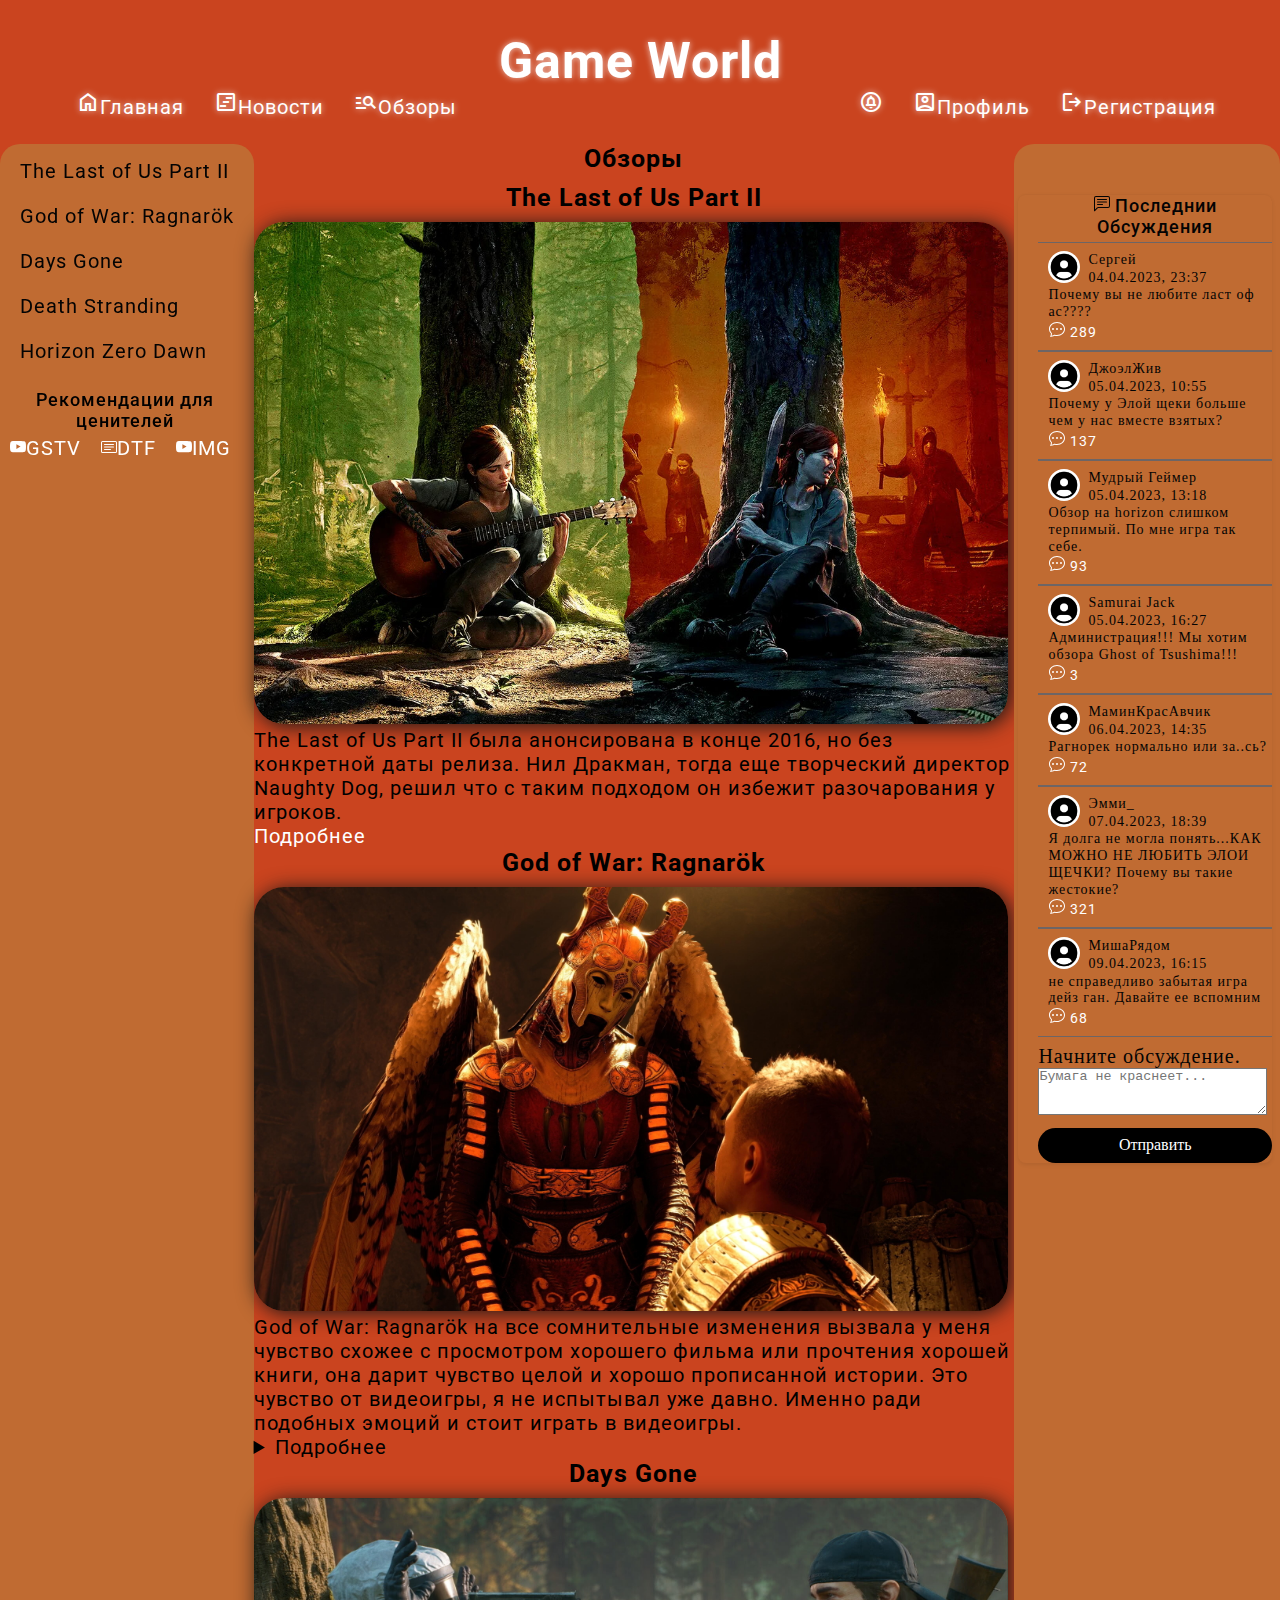
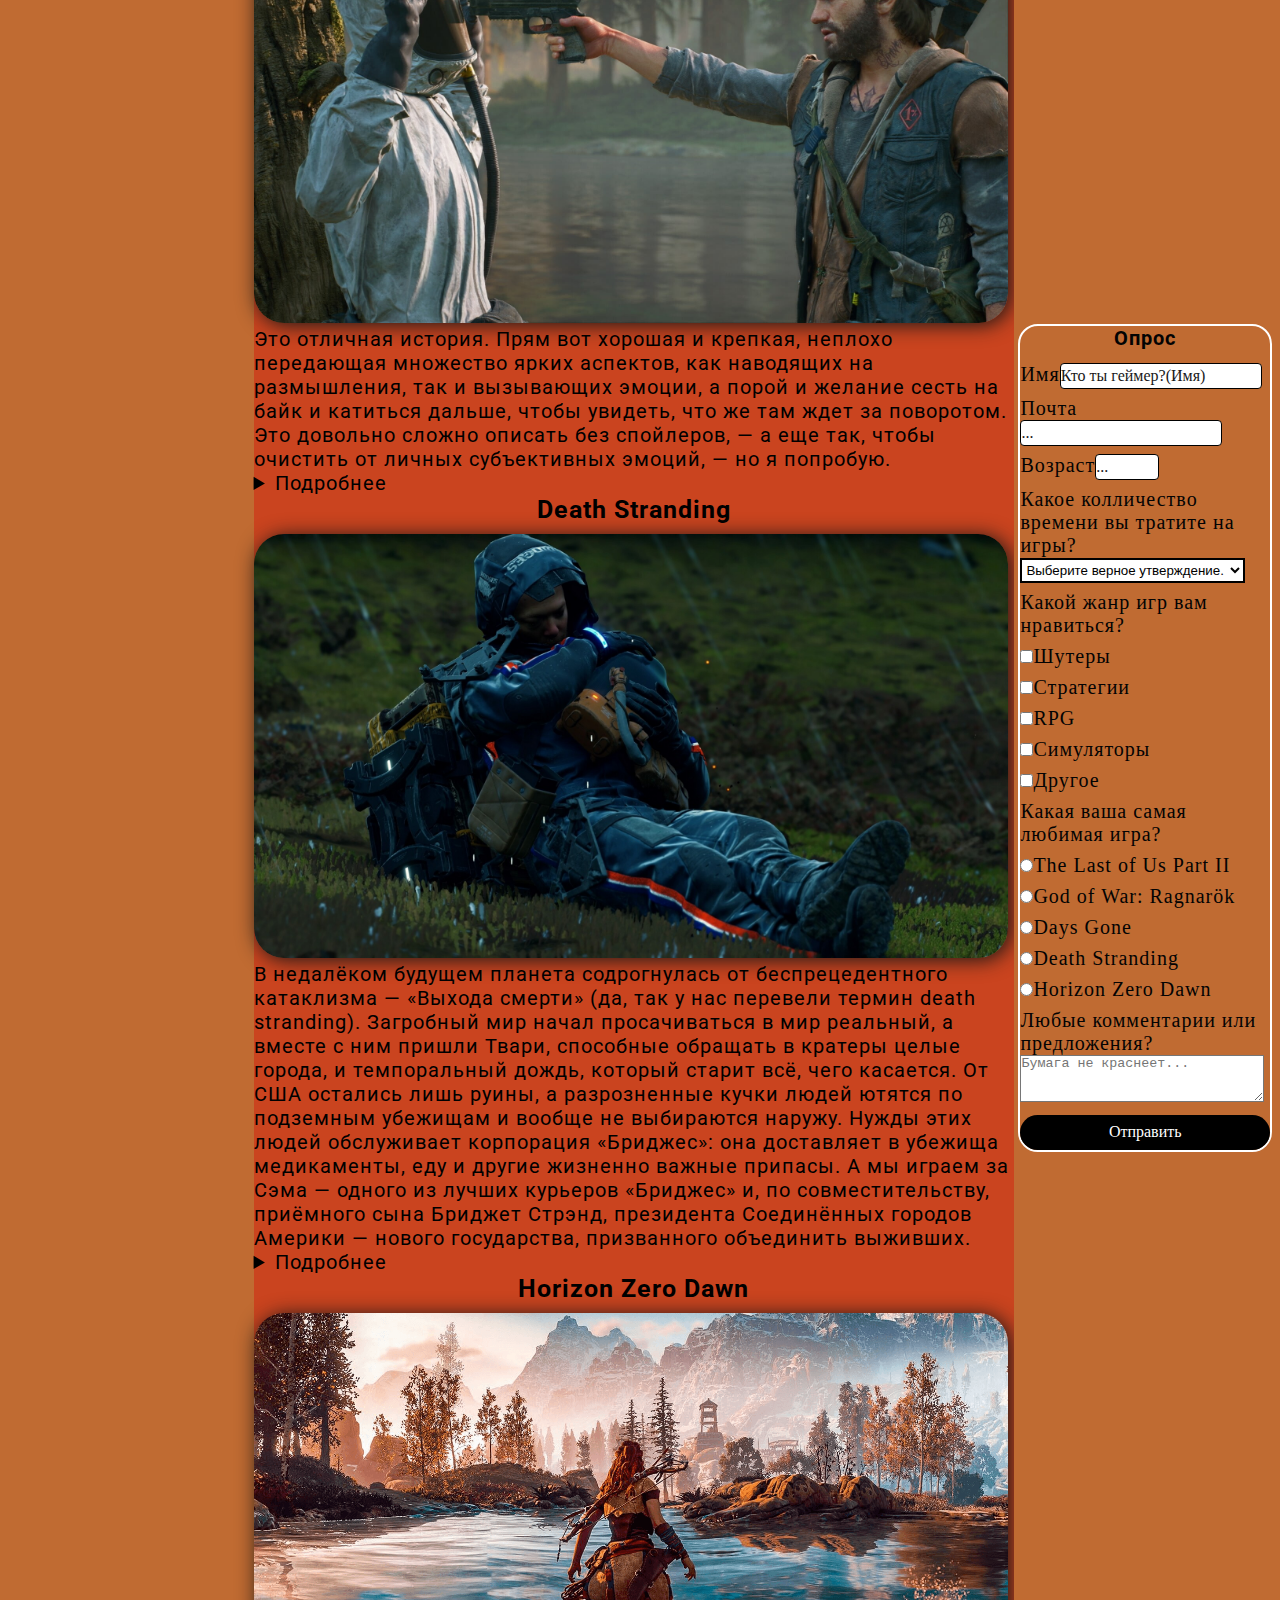
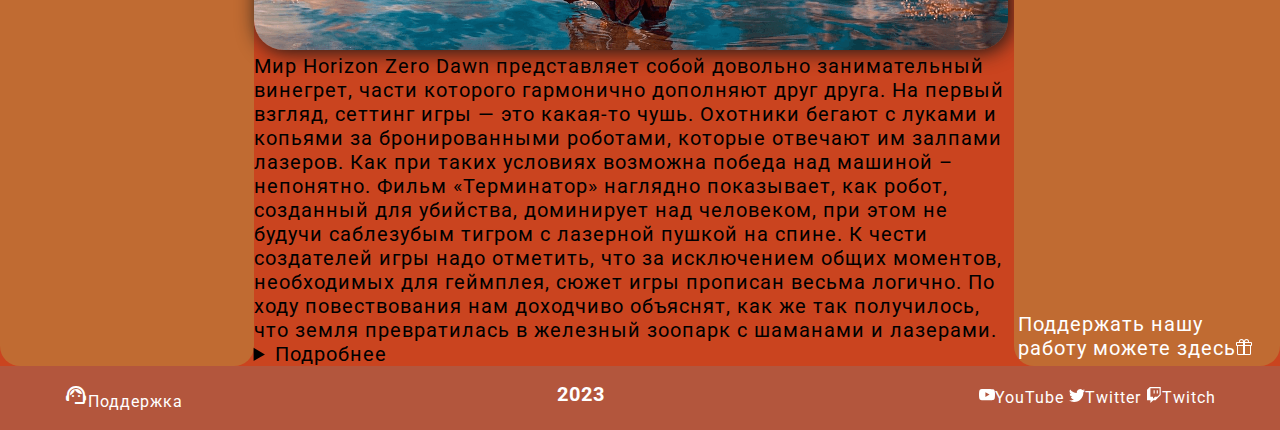
==== index.html @ aa58107b "feat:add recomendation" ====
<!DOCTYPE html>
<html lang="ru">
  <head>
    <meta charset="UTF-8" />
    <meta http-equiv="X-UA-Compatible" content="IE=edge" />
    <meta name="viewport" content="width=device-width, initial-scale=1.0" />
    <link href="style.css" rel="stylesheet" />
    <link rel="preconnect" href="https://fonts.googleapis.com" />
    <link rel="preconnect" href="https://fonts.gstatic.com" crossorigin />
    <link
      href="https://fonts.googleapis.com/css2?family=Grenze+Gotisch:wght@500&family=Roboto:ital,wght@0,300;1,100&display=swap"
      rel="stylesheet"
    />
    <link rel="stylesheet" href="https://fonts.googleapis.com/css2?family=Material+Symbols+Outlined:opsz,wght,FILL,GRAD@48,400,0,0"/>
    <script src="script.js"></script>
    <title>Game-Top</title>
  </head>
  <body>
    <div class="flex-container">
      <header>
        <h1 class="titl">Game World</h1>
        <nav>
          <a class="navigationHeader" href="#">
            <span class="material-symbols-outlined">home</span>Главная
          </a>
          <a class="navigationHeader" href="#">
            <span class="material-symbols-outlined">view_timeline</span>Новости
          </a>
          <a class="navigationHeader" href="#">
            <span class="material-symbols-outlined">manage_search</span>Обзоры
          </a>
        </nav>
        <nav>
          <a class="navigationHeader" href="#">
            <span class="material-symbols-outlined">circle_notifications</span>
          </a>
          <a class="navigationHeader" href="#" onclick="openFormEntrance(), closeForm()">
            <span class="material-symbols-outlined">account_box</span>Профиль
          </a>
          <a class="navigationHeader" id="reg" href="#" onclick="openForm(), closeFormEntrance()">
            <span class="material-symbols-outlined open-button"> logout</span>Регистрация
          </a>
        </nav>
      </header>
      <main>
        <aside class="right">
          <!--Навигация-->
          <div class="experement">
            <nav>
              <ul>
                <li>
                  <a class="navigatorAside" href="#part1">The Last of Us Part II</a>
                </li>
                <li>
                  <a class="navigatorAside" href="#part2">God of War: Ragnarök</a>
                </li>
                <li><a class="navigatorAside" href="#part3">Days Gone</a></li>
                <li>
                  <a class="navigatorAside" href="#part4">Death Stranding</a>
                </li>
                <li>
                  <a class="navigatorAside" href="#part5">Horizon Zero Dawn</a>
                </li>
              </ul>
            </nav>
            <div class="recomen">
              <h3 class="chatAside">Рекомендации для ценителей</h3>
                <a class="navigationRecom" target="_blank" href="https://www.youtube.com/@GSTV"><svg xmlns="http://www.w3.org/2000/svg" width="16" height="16" fill="currentColor" class="bi bi-youtube" viewBox="0 0 16 16">
                  <path d="M8.051 1.999h.089c.822.003 4.987.033 6.11.335a2.01 2.01 0 0 1 1.415 1.42c.101.38.172.883.22 1.402l.01.104.022.26.008.104c.065.914.073 1.77.074 1.957v.075c-.001.194-.01 1.108-.082 2.06l-.008.105-.009.104c-.05.572-.124 1.14-.235 1.558a2.007 2.007 0 0 1-1.415 1.42c-1.16.312-5.569.334-6.18.335h-.142c-.309 0-1.587-.006-2.927-.052l-.17-.006-.087-.004-.171-.007-.171-.007c-1.11-.049-2.167-.128-2.654-.26a2.007 2.007 0 0 1-1.415-1.419c-.111-.417-.185-.986-.235-1.558L.09 9.82l-.008-.104A31.4 31.4 0 0 1 0 7.68v-.123c.002-.215.01-.958.064-1.778l.007-.103.003-.052.008-.104.022-.26.01-.104c.048-.519.119-1.023.22-1.402a2.007 2.007 0 0 1 1.415-1.42c.487-.13 1.544-.21 2.654-.26l.17-.007.172-.006.086-.003.171-.007A99.788 99.788 0 0 1 7.858 2h.193zM6.4 5.209v4.818l4.157-2.408L6.4 5.209z"/>
                </svg>GSTV</a>
                <a class="navigationRecom" href="https://dtf.ru/" target="_blank"><svg xmlns="http://www.w3.org/2000/svg" width="16" height="16" fill="currentColor" class="bi bi-card-text" viewBox="0 0 16 16">
                  <path d="M14.5 3a.5.5 0 0 1 .5.5v9a.5.5 0 0 1-.5.5h-13a.5.5 0 0 1-.5-.5v-9a.5.5 0 0 1 .5-.5h13zm-13-1A1.5 1.5 0 0 0 0 3.5v9A1.5 1.5 0 0 0 1.5 14h13a1.5 1.5 0 0 0 1.5-1.5v-9A1.5 1.5 0 0 0 14.5 2h-13z"/>
                  <path d="M3 5.5a.5.5 0 0 1 .5-.5h9a.5.5 0 0 1 0 1h-9a.5.5 0 0 1-.5-.5zM3 8a.5.5 0 0 1 .5-.5h9a.5.5 0 0 1 0 1h-9A.5.5 0 0 1 3 8zm0 2.5a.5.5 0 0 1 .5-.5h6a.5.5 0 0 1 0 1h-6a.5.5 0 0 1-.5-.5z"/>
                </svg>DTF</a>
                <a class="navigationRecom" href="https://www.youtube.com/@onlinegamercentral" target="_blank"><svg xmlns="http://www.w3.org/2000/svg" width="16" height="16" fill="currentColor" class="bi bi-youtube" viewBox="0 0 16 16">
                  <path d="M8.051 1.999h.089c.822.003 4.987.033 6.11.335a2.01 2.01 0 0 1 1.415 1.42c.101.38.172.883.22 1.402l.01.104.022.26.008.104c.065.914.073 1.77.074 1.957v.075c-.001.194-.01 1.108-.082 2.06l-.008.105-.009.104c-.05.572-.124 1.14-.235 1.558a2.007 2.007 0 0 1-1.415 1.42c-1.16.312-5.569.334-6.18.335h-.142c-.309 0-1.587-.006-2.927-.052l-.17-.006-.087-.004-.171-.007-.171-.007c-1.11-.049-2.167-.128-2.654-.26a2.007 2.007 0 0 1-1.415-1.419c-.111-.417-.185-.986-.235-1.558L.09 9.82l-.008-.104A31.4 31.4 0 0 1 0 7.68v-.123c.002-.215.01-.958.064-1.778l.007-.103.003-.052.008-.104.022-.26.01-.104c.048-.519.119-1.023.22-1.402a2.007 2.007 0 0 1 1.415-1.42c.487-.13 1.544-.21 2.654-.26l.17-.007.172-.006.086-.003.171-.007A99.788 99.788 0 0 1 7.858 2h.193zM6.4 5.209v4.818l4.157-2.408L6.4 5.209z"/>
                </svg>IMG</a>
            </div>
          </div>
        </aside>
        <section>
          <!--Registration-->
        <div class="form-popup" id="myForm">
          <form action="/action_page.php" class="form-container">
            <h3>Регистрация</h3>
            <label for="name-profile"><b>Имя</b></label>
            <input type="text" placeholder="Введите Имя" name="name-profile" required>
            <label for="email"><b>Почта</b></label>
            <input type="text" placeholder="Введите Почту" name="email" required>
            <label for="psw"><b>Пароль</b></label>
            <input type="password" placeholder="Введите Пароль" name="psw" required>
            <button type="submit" class="btn">Отправить</button>
            <button type="submit" class="btn cancel" onclick="closeForm()">Закрыть</button>
          </form>
        </div>
        <!--Entrance-->
        <div class="form-popup" id="myFormEntrance">
          <form action="/action_page.php" class="form-container">
            <h3>Вход</h3>
            <label for="name-profile"><b>Имя</b></label>
            <input type="text" placeholder="Введите Имя" name="name-profile" required>
            <label for="psw"><b>Пароль</b></label>
            <input type="password" placeholder="Введите Пароль" name="psw" required>
            <button type="submit" class="btn">Отправить</button>
            <button type="submit" class="btn cancel" onclick="closeFormEntrance()">Закрыть</button>
          </form>
        </div>
          <h2>Обзоры</h2>
          <section class="TheLastofUs">
            <h2 id="part1">The Last of Us Part II</h2>
            <img
              class="lastOneImg"
              src="last.jpg"
              alt="The Last of Us Part II"
            />
            <p>
              The Last of Us Part II была анонсирована в конце 2016, но без
              конкретной даты релиза. Нил Дракман, тогда еще творческий директор
              Naughty Dog, решил что с таким подходом он избежит разочарования у
              игроков.
            </p>
            <a class="switch" href="last.html"><p>Подробнее</p></a>
          </section>
          <section class="GodOfWarRagnarök">
            <h2 id="part2">God of War: Ragnarök</h2>
            <img class="lastOneImg" src="war.jpg" alt="God of War: Ragnarök" />
            <p>
              God of War: Ragnarök на все сомнительные изменения вызвала у меня
              чувство схожее с просмотром хорошего фильма или прочтения хорошей
              книги, она дарит чувство целой и хорошо прописанной истории. Это
              чувство от видеоигры, я не испытывал уже давно. Именно ради
              подобных эмоций и стоит играть в видеоигры.
            </p>
            <details>
              <summary>Подробнее</summary>
              <img
                class="lastOneImg"
                src="warTwo.jpg"
                alt="God of War: Ragnarök"
              />
              <p>
                Безусловно, старые части серии есть за что любить, но многие
                вещи и болячки, за которые ругают перезапуск, присутствуют и в
                старых, и новых. То, что мы имеем в итоге, ни в коем случае не
                является плохой производной от былой серии, а удачным развитием
                старых идей в новой оболочке.
              </p>
              <p>
                Однако я могу понять и тех, кому более приземленная и личная
                модель повествования может понравиться меньше, и они по прежнему
                будут любить старые игры серии за их манию к гигантизму и
                повышенному градусу безумия на экране.
              </p>
            </details>
          </section>
          <section class="DaysGone">
            <h2 id="part3">Days Gone</h2>
            <img class="lastOneImg" src="days.jpg" alt="Days Gone" />
            <p>
              Это отличная история. Прям вот хорошая и крепкая, неплохо
              передающая множество ярких аспектов, как наводящих на размышления,
              так и вызывающих эмоции, а порой и желание сесть на байк и
              катиться дальше, чтобы увидеть, что же там ждет за поворотом. Это
              довольно сложно описать без спойлеров, — а еще так, чтобы очистить
              от личных субъективных эмоций, — но я попробую.
            </p>
            <details>
              <summary>Подробнее</summary>
              <img class="lastOneImg" src="daysTwo.jpg" alt="Days Gone" />
              <p>
                С одной стороны, она иногда кажется немного банальной и
                притянутой за уши, а с другой, — вся наша жизнь это как раз по
                сути набор клишированных решений, как ты там не изворачивайся.
                Но сюжет неплохо так накручен ответвлениями и событийными
                событиями разных мастей. Плюс, наконец-то, мы не ищем
                многострадальную вакцину, а пытаемся выжить и обрести смысл
                жизни в том звездеце, в котором оказались. Конечно же всё
                началось с вируса, который сметал всё на своем пути, люди рвали
                друг друга на части и вот это всё. Но это осталось за кадром и в
                воспоминаниях.
              </p>
            </details>
          </section>
          <section class="DeathStranding">
            <h2 id="part4">Death Stranding</h2>
            <img
              class="lastOneImg"
              src="deathStranding.jpg"
              alt="Death Stranding"
            />
            <p>
              В недалёком будущем планета содрогнулась от беспрецедентного
              катаклизма — «Выхода смерти» (да, так у нас перевели термин death
              stranding). Загробный мир начал просачиваться в мир реальный, а
              вместе с ним пришли Твари, способные обращать в кратеры целые
              города, и темпоральный дождь, который старит всё, чего касается.
              От США остались лишь руины, а разрозненные кучки людей ютятся по
              подземным убежищам и вообще не выбираются наружу. Нужды этих людей
              обслуживает корпорация «Бриджес»: она доставляет в убежища
              медикаменты, еду и другие жизненно важные припасы. А мы играем за
              Сэма — одного из лучших курьеров «Бриджес» и, по совместительству,
              приёмного сына Бриджет Стрэнд, президента Соединённых городов
              Америки — нового государства, призванного объединить выживших.
            </p>
            <details>
              <summary>Подробнее</summary>
              <img
                class="lastOneImg"
                src="deathStrandingTwo.jpg"
                alt="Death Stranding"
              />
              <p>
                Вселенная игры прописана хорошо, так что поначалу в глаза
                бросается лишь одна сценарная проблема — темп повествования.
                Люди, мало знакомые с творчеством Кодзимы, обычно упрекают его
                за то, что «кина» слишком много: пять минут геймплея, десять
                минут катсцен. С Death Stranding же ситуация прямо
                противоположная — «кина» неприлично мало. И речь не только о
                роликах с голливудскими звёздами, но и о сюжете в принципе. Он
                подаётся обрывками, причём настолько куцыми, что вникнуть в
                ситуацию Сэма и понять его мотивы почти невозможно. Странно, что
                игра «о человеческих связях» не даёт толком привязаться к
                собственно людям: мы слишком редко видим их на экране и почти не
                общаемся с ними. А оттого моменты, задуманные Кодзимой как
                драматичные, попросту не работают.
              </p>
            </details>
          </section>
          <section class="HorizonZeroDawn">
            <h2 id="part5">Horizon Zero Dawn</h2>
            <img
              class="lastOneImg"
              src="horizonZeroDawn.png"
              alt="Horizon Zero Dawn"
            />
            <p>
              Мир Horizon Zero Dawn представляет собой довольно занимательный
              винегрет, части которого гармонично дополняют друг друга. На
              первый взгляд, сеттинг игры — это какая-то чушь. Охотники бегают с
              луками и копьями за бронированными роботами, которые отвечают им
              залпами лазеров. Как при таких условиях возможна победа над
              машиной – непонятно. Фильм «Терминатор» наглядно показывает, как
              робот, созданный для убийства, доминирует над человеком, при этом
              не будучи саблезубым тигром с лазерной пушкой на спине. К чести
              создателей игры надо отметить, что за исключением общих моментов,
              необходимых для геймплея, сюжет игры прописан весьма логично. По
              ходу повествования нам доходчиво объяснят, как же так получилось,
              что земля превратилась в железный зоопарк с шаманами и лазерами.
            </p>
            <details>
              <summary>Подробнее</summary>
              <img
                class="lastOneImg"
                src="horizonZeroDawnTwo.png"
                alt="Horizon Zero Dawn"/>
              <p>
                Сам игровой мир, где нам предстоит путешествовать, поражает
                своими размерами. Впервые взглянув на карту и увидев вокруг
                открытой зоны огромное серое пятно, я решил, что это просто
                оформление, как рамка, но не тут-то было. Вся эта огромная
                площадь действительно является игровым пространством, которое
                можно исследовать. Структура этого мира представляет собой
                классическое деление на биомы: пустыня, умеренный, мерзлый и
                оледенелый. Признаюсь честно, я не сторонник таких делений,
                потому что эта игровая условность плохо сочетается не только с
                реализмом, но и с практической логикой. Иными словами герой,
                который шарится по сугробам в бронелифчике и шортах без
                каких-либо признаков дискомфорта, не способствует принятию мира.
              </p>
            </details>
          </section>
        </section>
        <aside class="left">
          <div class="comment">
            <h3 class="chatAside">
              <svg
                xmlns="http://www.w3.org/2000/svg"
                width="16"
                height="16"
                fill="currentColor"
                class="bi bi-chat-left-text"
                viewBox="0 0 16 16">
                <path d="M14 1a1 1 0 0 1 1 1v8a1 1 0 0 1-1 1H4.414A2 2 0 0 0 3 11.586l-2 2V2a1 1 0 0 1 1-1h12zM2 0a2 2 0 0 0-2 2v12.793a.5.5 0 0 0 .854.353l2.853-2.853A1 1 0 0 1 4.414 12H14a2 2 0 0 0 2-2V2a2 2 0 0 0-2-2H2z"/>
                <path d="M3 3.5a.5.5 0 0 1 .5-.5h9a.5.5 0 0 1 0 1h-9a.5.5 0 0 1-.5-.5zM3 6a.5.5 0 0 1 .5-.5h9a.5.5 0 0 1 0 1h-9A.5.5 0 0 1 3 6zm0 2.5a.5.5 0 0 1 .5-.5h5a.5.5 0 0 1 0 1h-5a.5.5 0 0 1-.5-.5z"/>
              </svg>
              Последнии Обсуждения
            </h3>
            <!--CHAT-->
            <div class="card-row">
              <div class="author">
                <img
                  class="author-photo"
                  src="user.png"
                  width="32"
                  height="32"
                  alt="Сергей"
                  loading="lazy"
                />
                <div class="user-info">
                  <div>Сергей</div>
                  <div>04.04.2023, 23:37</div>
                </div>
              </div>
              <div class="card-row-footer">
                Почему вы не любите ласт оф ас????
                <div class="card-comments">
                  <a class="switch" onclick="openForm()"><svg
                    xmlns="http://www.w3.org/2000/svg"
                    width="16"
                    height="16"
                    fill="currentColor"
                    class="bi bi-chat-dots icon"
                    viewBox="0 0 16 16">
                    <path d="M5 8a1 1 0 1 1-2 0 1 1 0 0 1 2 0zm4 0a1 1 0 1 1-2 0 1 1 0 0 1 2 0zm3 1a1 1 0 1 0 0-2 1 1 0 0 0 0 2z"/>
                    <path d="m2.165 15.803.02-.004c1.83-.363 2.948-.842 3.468-1.105A9.06 9.06 0 0 0 8 15c4.418 0 8-3.134 8-7s-3.582-7-8-7-8 3.134-8 7c0 1.76.743 3.37 1.97 4.6a10.437 10.437 0 0 1-.524 2.318l-.003.011a10.722 10.722 0 0 1-.244.637c-.079.186.074.394.273.362a21.673 21.673 0 0 0 .693-.125zm.8-3.108a1 1 0 0 0-.287-.801C1.618 10.83 1 9.468 1 8c0-3.192 3.004-6 7-6s7 2.808 7 6c0 3.193-3.004 6-7 6a8.06 8.06 0 0 1-2.088-.272 1 1 0 0 0-.711.074c-.387.196-1.24.57-2.634.893a10.97 10.97 0 0 0 .398-2z"/>
                  </svg>
                  289</a>
                </div>
              </div>
            </div>
            <div class="card-row">
              <div class="author">
                <img
                  class="author-photo"
                  src="user.png"
                  width="32"
                  height="32"
                  alt="ДжоэлЖив"
                  loading="lazy"
                />
                <div class="user-info">
                  <div>ДжоэлЖив</div>
                  <div>05.04.2023, 10:55</div>
                </div>
              </div>
              <div class="card-row-footer">
                Почему у Элой щеки больше чем у нас вместе взятых?
                <div class="card-comments">
                  <a class="switch" onclick="openForm()"><svg
                    xmlns="http://www.w3.org/2000/svg"
                    width="16"
                    height="16"
                    fill="currentColor"
                    class="bi bi-chat-dots icon"
                    viewBox="0 0 16 16">
                    <path d="M5 8a1 1 0 1 1-2 0 1 1 0 0 1 2 0zm4 0a1 1 0 1 1-2 0 1 1 0 0 1 2 0zm3 1a1 1 0 1 0 0-2 1 1 0 0 0 0 2z"/>
                    <path d="m2.165 15.803.02-.004c1.83-.363 2.948-.842 3.468-1.105A9.06 9.06 0 0 0 8 15c4.418 0 8-3.134 8-7s-3.582-7-8-7-8 3.134-8 7c0 1.76.743 3.37 1.97 4.6a10.437 10.437 0 0 1-.524 2.318l-.003.011a10.722 10.722 0 0 1-.244.637c-.079.186.074.394.273.362a21.673 21.673 0 0 0 .693-.125zm.8-3.108a1 1 0 0 0-.287-.801C1.618 10.83 1 9.468 1 8c0-3.192 3.004-6 7-6s7 2.808 7 6c0 3.193-3.004 6-7 6a8.06 8.06 0 0 1-2.088-.272 1 1 0 0 0-.711.074c-.387.196-1.24.57-2.634.893a10.97 10.97 0 0 0 .398-2z"/>
                  </svg>
                  137</a>
                </div>
              </div>
            </div>
            <div class="card-row">
              <div class="author">
                <img
                  class="author-photo"
                  src="user.png"
                  width="32"
                  height="32"
                  alt="Мудрый Геймер"
                  loading="lazy"/>
                <div class="user-info">
                  <div>Мудрый Геймер</div>
                  <div>05.04.2023, 13:18</div>
                </div>
              </div>
              <div class="card-row-footer">
                Обзор на horizon слишком терпимый. По мне игра так себе.
                <div class="card-comments">
                  <a class="switch" onclick="openForm()"><svg
                    xmlns="http://www.w3.org/2000/svg"
                    width="16"
                    height="16"
                    fill="currentColor"
                    class="bi bi-chat-dots icon"
                    viewBox="0 0 16 16">
                    <path d="M5 8a1 1 0 1 1-2 0 1 1 0 0 1 2 0zm4 0a1 1 0 1 1-2 0 1 1 0 0 1 2 0zm3 1a1 1 0 1 0 0-2 1 1 0 0 0 0 2z"/>
                    <path d="m2.165 15.803.02-.004c1.83-.363 2.948-.842 3.468-1.105A9.06 9.06 0 0 0 8 15c4.418 0 8-3.134 8-7s-3.582-7-8-7-8 3.134-8 7c0 1.76.743 3.37 1.97 4.6a10.437 10.437 0 0 1-.524 2.318l-.003.011a10.722 10.722 0 0 1-.244.637c-.079.186.074.394.273.362a21.673 21.673 0 0 0 .693-.125zm.8-3.108a1 1 0 0 0-.287-.801C1.618 10.83 1 9.468 1 8c0-3.192 3.004-6 7-6s7 2.808 7 6c0 3.193-3.004 6-7 6a8.06 8.06 0 0 1-2.088-.272 1 1 0 0 0-.711.074c-.387.196-1.24.57-2.634.893a10.97 10.97 0 0 0 .398-2z"/>
                  </svg>
                  93</a>
                </div>
              </div>
            </div>
            <div class="card-row">
              <div class="author">
                <img
                  class="author-photo"
                  src="user.png"
                  width="32"
                  height="32"
                  alt="Samurai Jack"
                  loading="lazy"/>
                <div class="user-info">
                  <div>Samurai Jack</div>
                  <div>05.04.2023, 16:27</div>
                </div>
              </div>
              <div class="card-row-footer">
                Администрация!!! Мы хотим обзора Ghost of Tsushima!!!
                <div class="card-comments">
                  <a class="switch" onclick="openForm()"><svg
                    xmlns="http://www.w3.org/2000/svg"
                    width="16"
                    height="16"
                    fill="currentColor"
                    class="bi bi-chat-dots icon"
                    viewBox="0 0 16 16">
                    <path d="M5 8a1 1 0 1 1-2 0 1 1 0 0 1 2 0zm4 0a1 1 0 1 1-2 0 1 1 0 0 1 2 0zm3 1a1 1 0 1 0 0-2 1 1 0 0 0 0 2z"/>
                    <path d="m2.165 15.803.02-.004c1.83-.363 2.948-.842 3.468-1.105A9.06 9.06 0 0 0 8 15c4.418 0 8-3.134 8-7s-3.582-7-8-7-8 3.134-8 7c0 1.76.743 3.37 1.97 4.6a10.437 10.437 0 0 1-.524 2.318l-.003.011a10.722 10.722 0 0 1-.244.637c-.079.186.074.394.273.362a21.673 21.673 0 0 0 .693-.125zm.8-3.108a1 1 0 0 0-.287-.801C1.618 10.83 1 9.468 1 8c0-3.192 3.004-6 7-6s7 2.808 7 6c0 3.193-3.004 6-7 6a8.06 8.06 0 0 1-2.088-.272 1 1 0 0 0-.711.074c-.387.196-1.24.57-2.634.893a10.97 10.97 0 0 0 .398-2z"/>
                  </svg>
                  3</a>
                </div>
              </div>
            </div>
            <div class="card-row">
              <div class="author">
                <img
                  class="author-photo"
                  src="user.png"
                  width="32"
                  height="32"
                  alt="МаминКрасАвчик"
                  loading="lazy"/>
                <div class="user-info">
                  <div>МаминКрасАвчик</div>
                  <div>06.04.2023, 14:35</div>
                </div>
              </div>
              <div class="card-row-footer">
                Рагнорек нормально или за..сь?
                <div class="card-comments">
                  <a class="switch" onclick="openForm()"><svg
                    xmlns="http://www.w3.org/2000/svg"
                    width="16"
                    height="16"
                    fill="currentColor"
                    class="bi bi-chat-dots icon"
                    viewBox="0 0 16 16">
                    <path d="M5 8a1 1 0 1 1-2 0 1 1 0 0 1 2 0zm4 0a1 1 0 1 1-2 0 1 1 0 0 1 2 0zm3 1a1 1 0 1 0 0-2 1 1 0 0 0 0 2z"/>
                    <path d="m2.165 15.803.02-.004c1.83-.363 2.948-.842 3.468-1.105A9.06 9.06 0 0 0 8 15c4.418 0 8-3.134 8-7s-3.582-7-8-7-8 3.134-8 7c0 1.76.743 3.37 1.97 4.6a10.437 10.437 0 0 1-.524 2.318l-.003.011a10.722 10.722 0 0 1-.244.637c-.079.186.074.394.273.362a21.673 21.673 0 0 0 .693-.125zm.8-3.108a1 1 0 0 0-.287-.801C1.618 10.83 1 9.468 1 8c0-3.192 3.004-6 7-6s7 2.808 7 6c0 3.193-3.004 6-7 6a8.06 8.06 0 0 1-2.088-.272 1 1 0 0 0-.711.074c-.387.196-1.24.57-2.634.893a10.97 10.97 0 0 0 .398-2z"/>
                  </svg>
                  72</a>
                </div>
              </div>
            </div>
            <div class="card-row">
              <div class="author">
                <img
                  class="author-photo"
                  src="user.png"
                  width="32"
                  height="32"
                  alt="Эмми_"
                  loading="lazy"/>
                <div class="user-info">
                  <div>Эмми_</div>
                  <div>07.04.2023, 18:39</div>
                </div>
              </div>
              <div class="card-row-footer">
                Я долга не могла понять...КАК МОЖНО НЕ ЛЮБИТЬ ЭЛОИ ЩЕЧКИ? Почему
                вы такие жестокие?
                <div class="card-comments">
                  <a class="switch" onclick="openForm()"><svg
                    xmlns="http://www.w3.org/2000/svg"
                    width="16"
                    height="16"
                    fill="currentColor"
                    class="bi bi-chat-dots icon"
                    viewBox="0 0 16 16">
                    <path d="M5 8a1 1 0 1 1-2 0 1 1 0 0 1 2 0zm4 0a1 1 0 1 1-2 0 1 1 0 0 1 2 0zm3 1a1 1 0 1 0 0-2 1 1 0 0 0 0 2z"/>
                    <path d="m2.165 15.803.02-.004c1.83-.363 2.948-.842 3.468-1.105A9.06 9.06 0 0 0 8 15c4.418 0 8-3.134 8-7s-3.582-7-8-7-8 3.134-8 7c0 1.76.743 3.37 1.97 4.6a10.437 10.437 0 0 1-.524 2.318l-.003.011a10.722 10.722 0 0 1-.244.637c-.079.186.074.394.273.362a21.673 21.673 0 0 0 .693-.125zm.8-3.108a1 1 0 0 0-.287-.801C1.618 10.83 1 9.468 1 8c0-3.192 3.004-6 7-6s7 2.808 7 6c0 3.193-3.004 6-7 6a8.06 8.06 0 0 1-2.088-.272 1 1 0 0 0-.711.074c-.387.196-1.24.57-2.634.893a10.97 10.97 0 0 0 .398-2z"/>
                  </svg>
                  321</a>
                </div>
              </div>
            </div>
            <div class="card-row">
              <div class="author">
                <img
                  class="author-photo"
                  src="user.png"
                  width="32"
                  height="32"
                  alt="МишаРядом"
                  loading="lazy"/>
                <div class="user-info">
                  <div>МишаРядом</div>
                  <div>09.04.2023, 16:15</div>
                </div>
              </div>
              <div class="card-row-footer">
                не справедливо забытая игра дейз ган. Давайте ее вспомним
                <div class="card-comments">
                  <a class="switch" onclick="openForm()"><svg
                    xmlns="http://www.w3.org/2000/svg"
                    width="16"
                    height="16"
                    fill="currentColor"
                    class="bi bi-chat-dots icon"
                    viewBox="0 0 16 16">
                    <path d="M5 8a1 1 0 1 1-2 0 1 1 0 0 1 2 0zm4 0a1 1 0 1 1-2 0 1 1 0 0 1 2 0zm3 1a1 1 0 1 0 0-2 1 1 0 0 0 0 2z"/>
                    <path d="m2.165 15.803.02-.004c1.83-.363 2.948-.842 3.468-1.105A9.06 9.06 0 0 0 8 15c4.418 0 8-3.134 8-7s-3.582-7-8-7-8 3.134-8 7c0 1.76.743 3.37 1.97 4.6a10.437 10.437 0 0 1-.524 2.318l-.003.011a10.722 10.722 0 0 1-.244.637c-.079.186.074.394.273.362a21.673 21.673 0 0 0 .693-.125zm.8-3.108a1 1 0 0 0-.287-.801C1.618 10.83 1 9.468 1 8c0-3.192 3.004-6 7-6s7 2.808 7 6c0 3.193-3.004 6-7 6a8.06 8.06 0 0 1-2.088-.272 1 1 0 0 0-.711.074c-.387.196-1.24.57-2.634.893a10.97 10.97 0 0 0 .398-2z"/>
                  </svg>
                  68</a>
                </div>
              </div>
            </div>
            <label for="comment">Начните обсуждение.<textarea id="comment" name="comment" rows="3" cols="30" placeholder="Бумага не краснеет..."></textarea></label>
              <input id="submit" type="submit" onclick="openForm()" value="Отправить">
          </div>
          <div class="survey">
            <h3>
              Опрос
            </h3>
            <form class="surveyContainer">
              <fieldset>
                <label for='name' id='name-label'>Имя<input id='name' type='text' placeholder="Кто ты геймер?(Имя)" required></label>
                <label for='email' id='email-label'>Почта<input id='email' name='email' type='email' required placeholder='...'></label>
                <label for='number' id='number-label'>Возраст<input id='number' type="number" name="age" min="13" max="120" placeholder="..."></label>
                <label for='dropdown'>
                  Какое колличество времени вы тратите на игры?
                  <select id="dropdown">
                    <option disabled selected value>Выберите верное утверждение.</option>
                    <option value="more">Больше 6-ти часов в день.</option>
                    <option value="middle">Больше 2-х часов в день</option>
                    <option value="less">Не более 1-го часа в день</option>
                    <option value="nothing">Я вообще не играю</option>
                  </select>
                </label>
              </fieldset>
              <fieldset>
                Какой жанр игр вам нравиться?
                <label for="shooters"><input id="shooters" type='checkbox' value="a1" name="group1">Шутеры</label>
                <label for="strategies"><input id="strategies" type='checkbox' value="a2" name="group1">Стратегии</label>
                <label for="rpg"><input id="rpg" type='checkbox' value="a3" name="group1">RPG</label>
                <label for="simulators"><input id="simulators" type='checkbox' value="a4" name="group1">Симуляторы</label>
                <label for="other"><input id="other" type='checkbox' value="a5" name="group1">Другое</label>
              </fieldset>
              <fieldset>
                Какая ваша самая любимая игра?
                <label for="last"><input id="last" type='radio' value="b1" name="group2">The Last of Us Part II</label>
                <label for="warG"><input id="warG" type='radio' value="b2" name="group2">God of War: Ragnarök</label>
                <label for="daysG"><input id="daysG" type='radio' value="b3" name="group2">Days Gone</label>
                <label for="stranding"><input id="stranding" type='radio' value="b4" name="group2">Death Stranding</label>
                <label for="dawn"><input id="dawn" type='radio' value="b5" name="group2">Horizon Zero Dawn</label>
                <label for="commentOne">Любые комментарии или предложения?<textarea id="commentOne" name="comment" rows="3" cols="30" placeholder="Бумага не краснеет..."></textarea></label>
                <input id="submitOne" type="submit" value="Отправить">
              </fieldset>
            </form>
          </div>
          <div class="switch">Поддержать нашу работу можете здесь<svg xmlns="http://www.w3.org/2000/svg" width="16" height="16" fill="currentColor" class="bi bi-gift" viewBox="0 0 16 16">
            <path d="M3 2.5a2.5 2.5 0 0 1 5 0 2.5 2.5 0 0 1 5 0v.006c0 .07 0 .27-.038.494H15a1 1 0 0 1 1 1v2a1 1 0 0 1-1 1v7.5a1.5 1.5 0 0 1-1.5 1.5h-11A1.5 1.5 0 0 1 1 14.5V7a1 1 0 0 1-1-1V4a1 1 0 0 1 1-1h2.038A2.968 2.968 0 0 1 3 2.506V2.5zm1.068.5H7v-.5a1.5 1.5 0 1 0-3 0c0 .085.002.274.045.43a.522.522 0 0 0 .023.07zM9 3h2.932a.56.56 0 0 0 .023-.07c.043-.156.045-.345.045-.43a1.5 1.5 0 0 0-3 0V3zM1 4v2h6V4H1zm8 0v2h6V4H9zm5 3H9v8h4.5a.5.5 0 0 0 .5-.5V7zm-7 8V7H2v7.5a.5.5 0 0 0 .5.5H7z"/>
          </svg></div>
        </aside>
      </main>
      <footer>
        <div class="footer">
          <div class="support">
            <a class="navigationFooter" href="#"><span class="material-symbols-outlined">support_agent</span>Поддержка</a>
          </div>
          <div class="data">
            <h3>2023</h3>
          </div>
          <div class="social">
            <a class="navigationFooter" href="#"><svg xmlns="http://www.w3.org/2000/svg" width="16" height="16" fill="currentColor" class="bi bi-youtube" viewBox="0 0 16 16">
              <path d="M8.051 1.999h.089c.822.003 4.987.033 6.11.335a2.01 2.01 0 0 1 1.415 1.42c.101.38.172.883.22 1.402l.01.104.022.26.008.104c.065.914.073 1.77.074 1.957v.075c-.001.194-.01 1.108-.082 2.06l-.008.105-.009.104c-.05.572-.124 1.14-.235 1.558a2.007 2.007 0 0 1-1.415 1.42c-1.16.312-5.569.334-6.18.335h-.142c-.309 0-1.587-.006-2.927-.052l-.17-.006-.087-.004-.171-.007-.171-.007c-1.11-.049-2.167-.128-2.654-.26a2.007 2.007 0 0 1-1.415-1.419c-.111-.417-.185-.986-.235-1.558L.09 9.82l-.008-.104A31.4 31.4 0 0 1 0 7.68v-.123c.002-.215.01-.958.064-1.778l.007-.103.003-.052.008-.104.022-.26.01-.104c.048-.519.119-1.023.22-1.402a2.007 2.007 0 0 1 1.415-1.42c.487-.13 1.544-.21 2.654-.26l.17-.007.172-.006.086-.003.171-.007A99.788 99.788 0 0 1 7.858 2h.193zM6.4 5.209v4.818l4.157-2.408L6.4 5.209z"/>
            </svg>YouTube</a>
            <a class="navigationFooter" href="#"><svg xmlns="http://www.w3.org/2000/svg" width="16" height="16" fill="currentColor" class="bi bi-twitter" viewBox="0 0 16 16">
              <path d="M5.026 15c6.038 0 9.341-5.003 9.341-9.334 0-.14 0-.282-.006-.422A6.685 6.685 0 0 0 16 3.542a6.658 6.658 0 0 1-1.889.518 3.301 3.301 0 0 0 1.447-1.817 6.533 6.533 0 0 1-2.087.793A3.286 3.286 0 0 0 7.875 6.03a9.325 9.325 0 0 1-6.767-3.429 3.289 3.289 0 0 0 1.018 4.382A3.323 3.323 0 0 1 .64 6.575v.045a3.288 3.288 0 0 0 2.632 3.218 3.203 3.203 0 0 1-.865.115 3.23 3.23 0 0 1-.614-.057 3.283 3.283 0 0 0 3.067 2.277A6.588 6.588 0 0 1 .78 13.58a6.32 6.32 0 0 1-.78-.045A9.344 9.344 0 0 0 5.026 15z"/>
            </svg>Twitter</a>
            <a class="navigationFooter" href="#"><svg xmlns="http://www.w3.org/2000/svg" width="16" height="16" fill="currentColor" class="bi bi-twitch" viewBox="0 0 16 16">
              <path d="M3.857 0 1 2.857v10.286h3.429V16l2.857-2.857H9.57L14.714 8V0H3.857zm9.714 7.429-2.285 2.285H9l-2 2v-2H4.429V1.143h9.142v6.286z"/>
              <path d="M11.857 3.143h-1.143V6.57h1.143V3.143zm-3.143 0H7.571V6.57h1.143V3.143z"/>
            </svg>Twitch</a>
          </div>
        </div>
      </footer>
    </div>
  </body>
</html>
---- style.css ----
@import url(http://fonts.googleapis.com/css?family=Lato:400,700italic);

* {
  padding: 0;
  margin: 0;
}
*::before,
*::after {
  box-sizing: border-box;
}
/*Плавная прокрутка*/
html {
  scroll-behavior: smooth;
}
/* межбуквенное расстояние в тексте */
body {
  letter-spacing: 1px;
}
/* полоса прокрутки (скроллбар) */
::-webkit-scrollbar {
  width: 8px; /* ширина для вертикального скролла */
  height: 5px; /* высота для горизонтального скролла */
  background-color: #ca441f;
}
/* ползунок скроллбара */
::-webkit-scrollbar-thumb {
  background-color: #e8a87c;
  border-radius: 5em;
}
::-webkit-scrollbar-thumb:hover {
  background-color: #a56553;
}
.flex-container {
  display: flex;
  flex-direction: column;
  min-height: 100vh;
}
main {
  display: flex;
  flex: 1;
  background-color: #ca441f;
}

/*HEADER - ШАПКА*/
header {
  text-align: justify;
  height: 5em;
  padding: 2em 5%;
  background: #b3563d;
  color: #fff;
  font-family: 'Roboto', sans-serif;
  transition: all linear 0.5s;
}
header:hover {
  background-color: #ca441f;
  transition: 1s linear;
}
header::after {
  content: "";
  display: inline-block;
  width: 100%;
}
header > div,
header > div::before,
header nav,
header > div h1 {
  display: inline-block;
  vertical-align: middle;
  text-align: left;
}
header > div {
  height: 100%;
}
header > div::before {
  content: "";
  height: 100%;
}
header > div h1 {
  font-size: 3em;
  font-style: italic;
}
header nav .navigationHeader {
  padding: 0 0.6em;
  white-space: nowrap;
}
header nav a:last-child {
  padding-right: 0;
}
@media screen and (max-width: 720px) {
  header {
    height: auto;
  }
  header > div,
  header > div h1,
  header nav {
    height: auto;
    width: auto;
    display: block;
    text-align: center;
  }
}
.navigationHeader {
  font-size: 20px;
  color: #fff;
  transition: all linear 0.5s;
  text-shadow: 0px 0px 6px rgba(255, 255, 255, 0.7);
}
.navigationHeader:hover {
  color: #26ad9b;
  transition: 1s linear;
}
/*The end header*/

ul {
  list-style-type: none;
}
li {
  font-family: 'Roboto', sans-serif;
}
a {
  text-decoration: none;
}
.experement {
  position: fixed;
  width: 250px;
}
.navigatorAside {
  padding: 15px 8px 6px 20px;
  font-size: 20px;
  color: #030303;
  display: flex;
  flex-direction: column-reverse;
  justify-content: space-between;
  transition: all linear 0.5s;
}
.right .navigatorAside:hover {
  color: #f1f1f1;
}
details:hover {
  color: aliceblue;
  cursor: pointer;
}
@media screen and(max-width:650px) {
  main {
    flex-direction: column;
  }
  section {
    order: -1;
  }
}
aside {
  flex: 1;
  border-radius: 20px;
}

@keyframes shakeAside {
  0% {
    transform: translate(1px, 5px);
  }
  33% {
    transform: translate(5px, 3px);
  }
  66% {
    transform: translate(-2px, 3px);
  }
  100% {
    transform: translate(4px, -2px);
  }
}
section {
  flex: 3;
}

/*IMG*/
.lastOneImg {
  max-width: 99.1%;
  height: auto;
  border-radius: 30px; /* Скругление углов изображения */
  box-shadow: 3px 2px 20px #181717; /* Цвет и размер тени */
  animation: imgBorderAnimation 10s infinite;
}
@keyframes imgBorderAnimation {
  0%,
  20%,
  40%,
  60%,
  80%,
  100% {
    border: 3px solid rgb(0, 0, 0);
  }
  10%,
  30%,
  50%,
  70%,
  90% {
    border: 3px solid #ca441f;
  }
}
.lastOneImg:hover {
  /* Запустите анимацию встряхивания и сделайте так, чтобы анимация длилась 0,5 секунды */
  /* animation: shake 0.5s; */
  cursor: pointer;
  /* Когда анимация будет закончена, начните снова */
  /* animation-iteration-count: 0.5s; */
}
.gifLast {
  max-width: 100%;
  height: auto;
  border-radius: 30px;
}
.lastGif {
  text-align: center;
}
@keyframes shake {
  0% {
    transform: translate(1px, 1px) rotate(0deg);
  }
  10% {
    transform: translate(-1px, -2px) rotate(-1deg);
  }
  20% {
    transform: translate(-3px, 0px) rotate(1deg);
  }
  30% {
    transform: translate(3px, 2px) rotate(0deg);
  }
  40% {
    transform: translate(1px, -1px) rotate(1deg);
  }
  50% {
    transform: translate(-1px, 2px) rotate(-1deg);
  }
  60% {
    transform: translate(-3px, 1px) rotate(0deg);
  }
  70% {
    transform: translate(3px, 1px) rotate(-1deg);
  }
  80% {
    transform: translate(-1px, -1px) rotate(1deg);
  }
  90% {
    transform: translate(1px, 2px) rotate(0deg);
  }
  100% {
    transform: translate(1px, -2px) rotate(-1deg);
  }
}

/*TEXT*/
h1 {
  font-family: 'Roboto', sans-serif;
  font-size: 35px;
  text-align: center;
}
.titl {
  font-family: 'Roboto', sans-serif;
  font-size: 50px;
  text-align: center;
  text-shadow: 0px 0px 6px rgba(255, 255, 255, 0.7);
  transition: all linear 0.5s;
}
.titl:hover {
  animation: shake 0.5s;
  transition: 1s linear;
  cursor: pointer;
}

h2 {
  font-family: 'Roboto', sans-serif;
  font-size: 25px;
  padding-bottom: 10px;
  text-align: center;
}
h3 {
  font-family: 'Roboto', sans-serif;
  font-size: 20px;
  text-align: center;
  padding-bottom: 5px;
}
.chatAside {
  font-size: 18px;
  font-weight: 500;
}

p {
  font-family: 'Roboto', sans-serif;
  font-size: 20px;
}
summary {
  font-family: 'Roboto', sans-serif;
  font-size: 20px;
}

/*Side panels*/
.right {
  background-color: #c06b32;
  transition: all linear 0.5s;
}
.right:hover {
  background-color: #ca441f;
  transition: 1s linear;
}
.recomen {
  margin-top: 20px;
}
.navigationRecom {
  color: #fff;
  font-family: 'Roboto', sans-serif;
  font-size: 20px;
  transition: all linear 0.5s;
  padding: 5px;
  padding-left: 10px;
}
.navigationRecom:hover {
  color: #440597;
  transition: 1s linear;
}

.left {
  padding: 50px 8px 6px 4px;
  font-size: 20px;
  color: #030303;
  display: flex;
  flex-direction: column;
  justify-content: space-between;
  background-color: #c06b32;
  overflow-x: hidden;
  height: auto;
  transition: all linear 0.5s;
}
.left:hover {
  background-color: #ca441f;
  transition: 1s linear;
  /* animation: shakeAside 1s; */
}

/*Survey- Опросник*/
.survey {
  border: 2px solid white;
  border-radius: 20px;
}
.surveyContainer {
  transition: all linear 1s;
}
.surveyContainer:hover {
  transition: 1s linear;
  background-color: #c06b32;
  border-radius: 20px;
}
textarea {
  transition: all linear 1s;
  background-color: white;
}
textarea:hover {
  transition: 1s linear;
  background-color: rgb(197, 196, 143);
}

form {
  margin: 0 auto;
}
label {
  display: block;
  margin: 0.5rem 0;
}
fieldset {
  border: none;
}
#submit,
#submitOne {
  background-color: rgb(0, 0, 0);
  color: white;
  border: none;
  border-radius: 25px;
  height: 35px;
  width: 100%;
  transition: all linear 0.5s;
}

#submit:hover,
#submitOne:hover {
  background-color: rgb(255, 255, 255);
  color: rgb(0, 0, 0);
  font-size: 25px;
  border: none;
  border-radius: 15px;
  height: 35px;
  width: 100%;
  transition: 1s linear;
  cursor: pointer;
}
select {
  width:225px;
  height:25px;
  background:white;
  border: 2px solid black
}
textarea {
  width: 97%;
}
input {
  transition: all linear 0.5s;
}
input:hover {
  background-color: #f3eb73;
  transition: 1s linear;
  cursor: pointer;
}

input::placeholder {
  color: #000000;
  opacity: 0.9;
}
input {
  font-family: inherit;
  font-size: 1rem;
  font-weight: 400;
  line-height: 1.5;
  color: #000000;
  border: 1px solid #000000;
  border-radius: 0.25rem;
}
/*Конец-The end-Survey- Опросник*/

/*Sections*/

/*Chat*/
.comment {
  position: relative;
  border-top: 1px solid rgba(0, 0, 0, 0.03);
  -webkit-box-shadow: 0 0.125rem 0.25rem rgba(0, 0, 0, 0.075);
  box-shadow: 0 0.125rem 0.25rem rgba(0, 0, 0, 0.075);
  border-radius: 0.5rem;
  overflow: hidden;
  padding-left: 20px;
}
.card-row {
  display: block;
  font-size: 0.875rem;
  padding-top: 0.5rem;
  padding-bottom: 0.5rem;
  padding-left: 10px;
  line-height: 1.3;
  overflow: hidden;
  transition: all linear 0.5s;
  border-top: 1px solid #6d6565;
  border-bottom: 1px solid #6d6565;
}
.card-row:hover {
  border: 1px solid rgb(253, 253, 253);
  background-color: #c06b32;
  color: black;
  border-radius: 10px;
  transition: 1s linear;
  cursor: pointer;
  font-size: 0.95rem;
}
.author {
  display: -webkit-box;
  display: -ms-flexbox;
  display: flex;
  gap: 0.5rem;
}
.author-photo {
  height: 2rem;
  width: 2rem;
  border-radius: 100%;
}
.card-row-footer {
  font-size: 0.875rem;
  line-height: 1.2;
  -webkit-box-pack: justify;
  -ms-flex-pack: justify;
  justify-content: space-between;
  gap: 1rem;
}
.card-comments .icon {
  width: 1.125rem;
  height: 1rem;
}
/*Footer*/
footer {
  height: 2em;
  padding: 1em 5%;
  color: #fff;
  background-color: #b3563d;
  transition: all linear 0.5s;
  font-family: 'Roboto', sans-serif;
}
footer:hover {
  background-color: #ca441f;
  transition: 1s linear;
}
.navigationFooter {
  color: #fff;
}
.navigationFooter:hover {
  color: #41b3a3;
  transition: 1s linear;
}
.footer {
  display: flex;
  justify-content: space-between;
  align-items: center;
}

/*switch*/
.switch {
  color: #fff;
  font-family: 'Roboto', sans-serif;
  transition: all linear 0.5s;
  cursor: pointer;
}
.switch:hover {
  color: #5c1ab3;
  transition: 1s linear;
}

/*My Form - Регистрация*/

/* Всплывающая форма-скрыта по умолчанию */
.form-popup {
  display: none;
  transform: translate(250px, 0px);
  position: fixed;
}

/* Добавить стили для контейнера формы */
.form-container {
  max-width: 300px;
  padding: 8px;
  background-color: #9ebdb8;
  transition: all linear 0.5s;
  border-radius: 20px;
}
.form-container:hover {
  background-color: #81bcb4;
  transition: 1s linear;
}

/* Поля ввода полной ширины */
.form-container input[type="text"],
.form-container input[type="password"] {
  width: 90%;
  padding: 10px;
  margin: 5px 0 22px 0;
  border: none;
  background: #F5F5DC;
  border-radius: 20px;
}

/* Когда входы получают фокус, сделайте что-нибудь */
.form-container input[type="text"]:focus,
.form-container input[type="password"]:focus {
  background-color: #ddd;
  outline: none;
}

/* Установите стиль для кнопки отправить/войти */
.form-container .btn {
  background-color: #4caf50;
  color: white;
  padding: 16px 20px;
  border: none;
  cursor: pointer;
  width: 100%;
  margin-bottom: 10px;
  opacity: 0.8;
  border-radius: 20px;
}

/* Добавить красный цвет фона для кнопки "Отмена" */
.form-container .cancel {
  background-color: rgb(192, 66, 66);
}

/* Добавить некоторые эффекты наведения на кнопки */
.form-container .btn:hover,
.open-button:hover {
  opacity: 1;
}
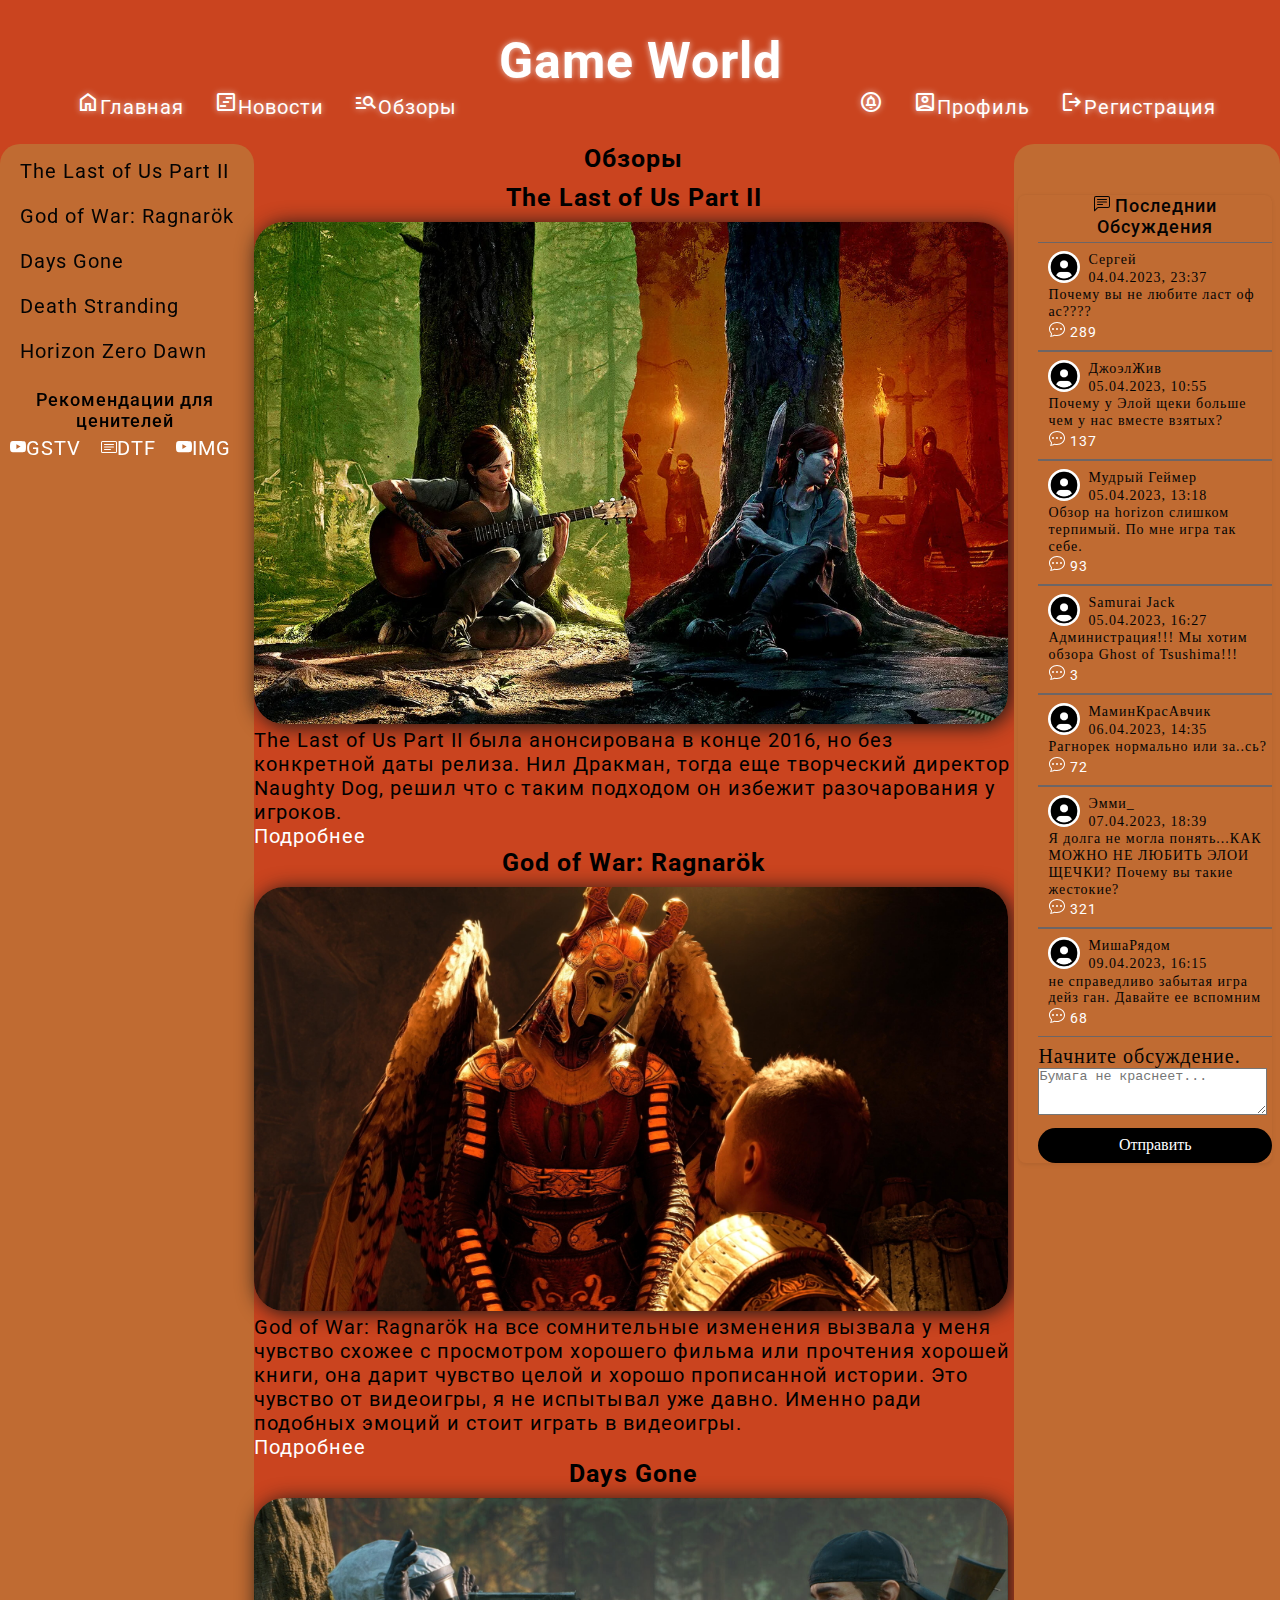
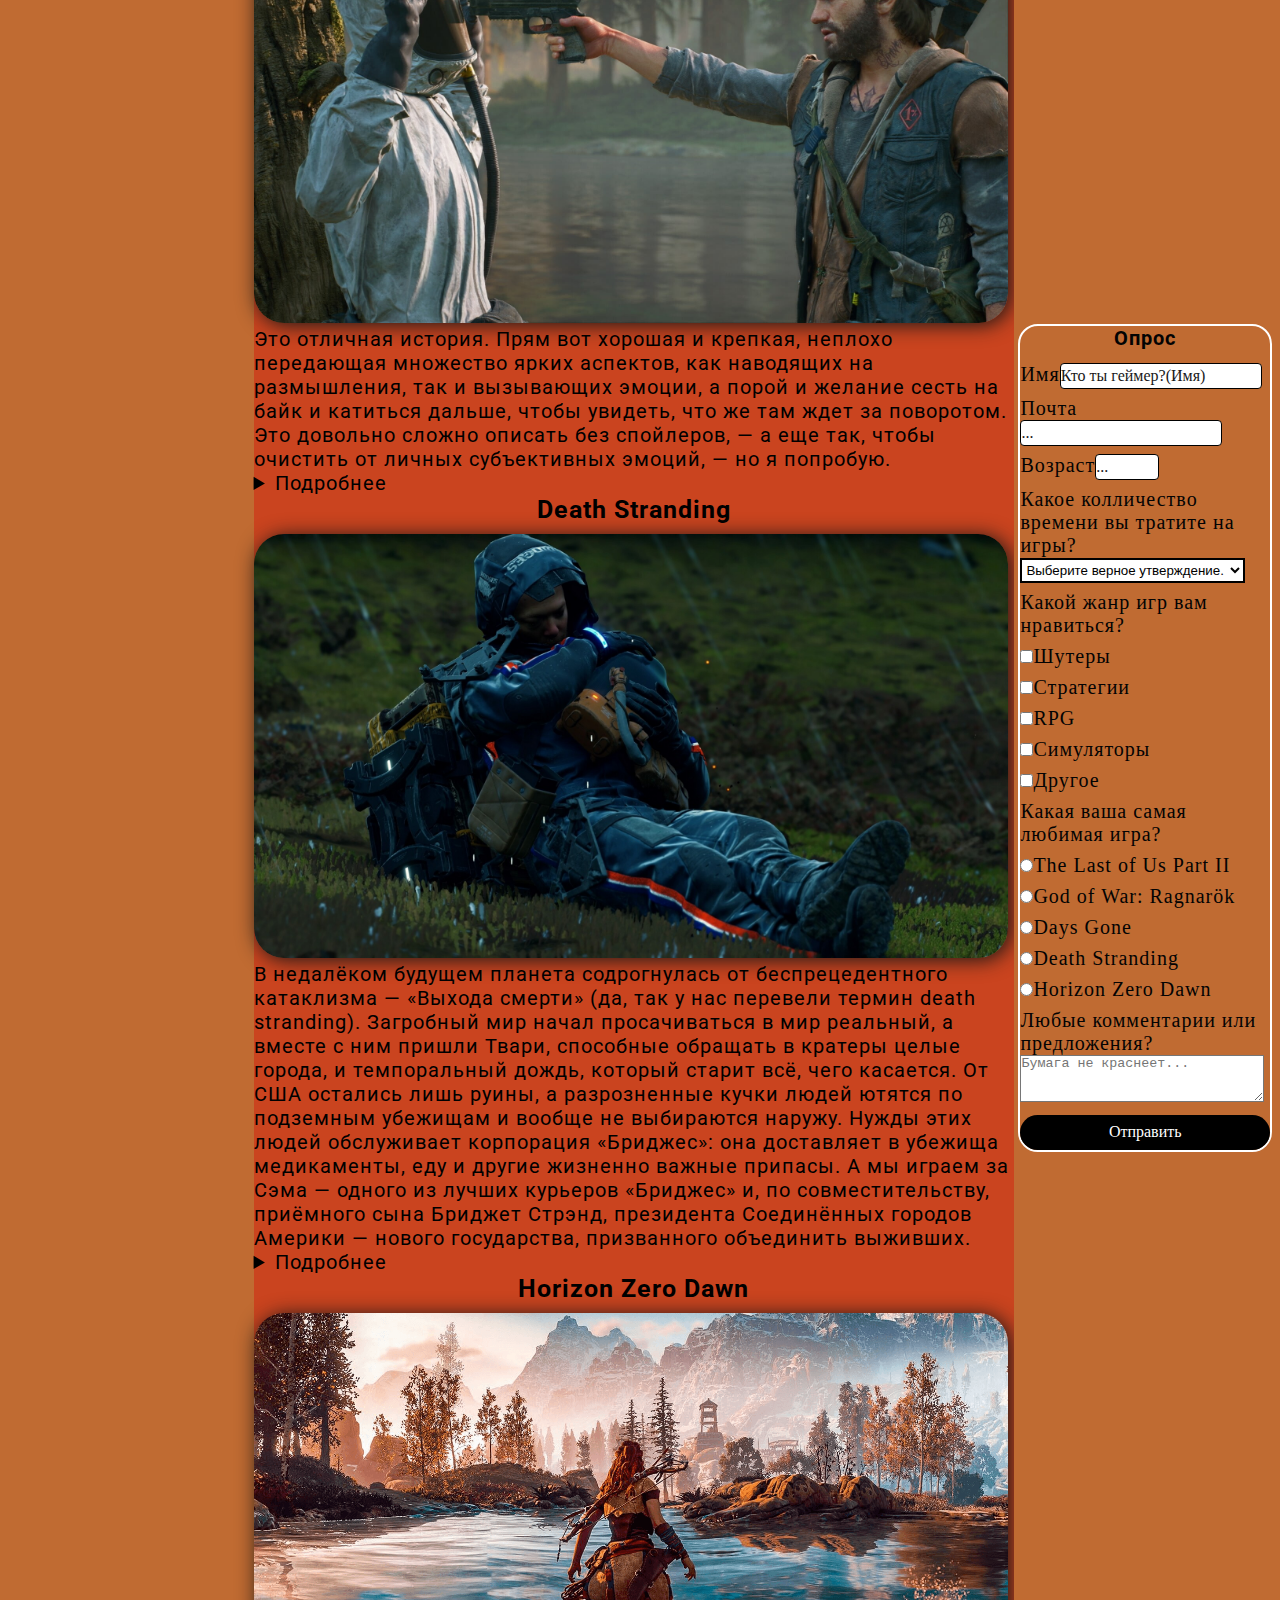
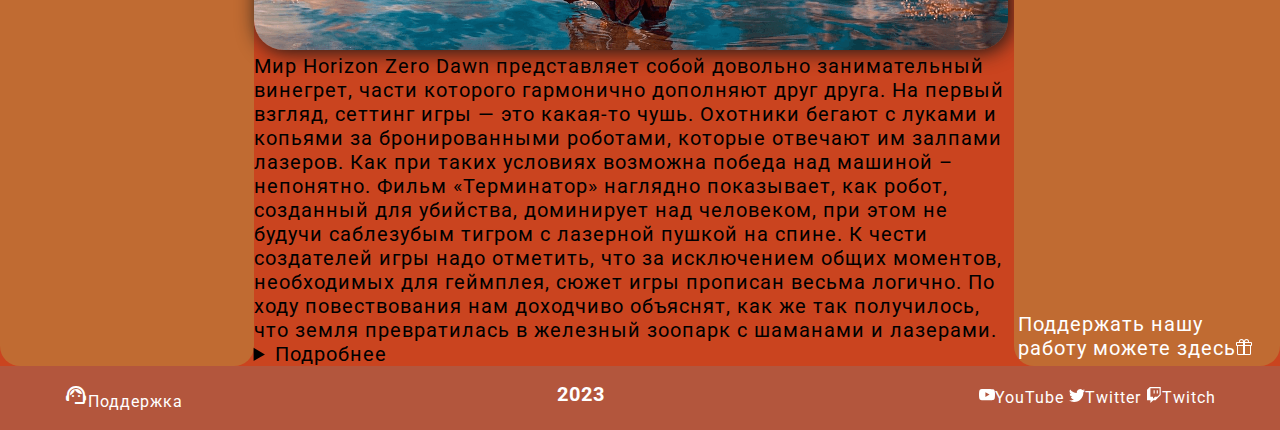
==== commit d66b9a04: "feat:add link in youtube and correction list in three file html" ====
--- a/index.html
+++ b/index.html
@@ -131,27 +131,7 @@
               чувство от видеоигры, я не испытывал уже давно. Именно ради
               подобных эмоций и стоит играть в видеоигры.
             </p>
-            <details>
-              <summary>Подробнее</summary>
-              <img
-                class="lastOneImg"
-                src="warTwo.jpg"
-                alt="God of War: Ragnarök"
-              />
-              <p>
-                Безусловно, старые части серии есть за что любить, но многие
-                вещи и болячки, за которые ругают перезапуск, присутствуют и в
-                старых, и новых. То, что мы имеем в итоге, ни в коем случае не
-                является плохой производной от былой серии, а удачным развитием
-                старых идей в новой оболочке.
-              </p>
-              <p>
-                Однако я могу понять и тех, кому более приземленная и личная
-                модель повествования может понравиться меньше, и они по прежнему
-                будут любить старые игры серии за их манию к гигантизму и
-                повышенному градусу безумия на экране.
-              </p>
-            </details>
+            <a class="switch" href="godWar.html"><p>Подробнее</p></a>
           </section>
           <section class="DaysGone">
             <h2 id="part3">Days Gone</h2>
@@ -563,7 +543,7 @@
             <h3>2023</h3>
           </div>
           <div class="social">
-            <a class="navigationFooter" href="#"><svg xmlns="http://www.w3.org/2000/svg" width="16" height="16" fill="currentColor" class="bi bi-youtube" viewBox="0 0 16 16">
+            <a class="navigationFooter" href="https://www.youtube.com/watch?v=dQw4w9WgXcQ"><svg xmlns="http://www.w3.org/2000/svg" width="16" height="16" fill="currentColor" class="bi bi-youtube" viewBox="0 0 16 16">
               <path d="M8.051 1.999h.089c.822.003 4.987.033 6.11.335a2.01 2.01 0 0 1 1.415 1.42c.101.38.172.883.22 1.402l.01.104.022.26.008.104c.065.914.073 1.77.074 1.957v.075c-.001.194-.01 1.108-.082 2.06l-.008.105-.009.104c-.05.572-.124 1.14-.235 1.558a2.007 2.007 0 0 1-1.415 1.42c-1.16.312-5.569.334-6.18.335h-.142c-.309 0-1.587-.006-2.927-.052l-.17-.006-.087-.004-.171-.007-.171-.007c-1.11-.049-2.167-.128-2.654-.26a2.007 2.007 0 0 1-1.415-1.419c-.111-.417-.185-.986-.235-1.558L.09 9.82l-.008-.104A31.4 31.4 0 0 1 0 7.68v-.123c.002-.215.01-.958.064-1.778l.007-.103.003-.052.008-.104.022-.26.01-.104c.048-.519.119-1.023.22-1.402a2.007 2.007 0 0 1 1.415-1.42c.487-.13 1.544-.21 2.654-.26l.17-.007.172-.006.086-.003.171-.007A99.788 99.788 0 0 1 7.858 2h.193zM6.4 5.209v4.818l4.157-2.408L6.4 5.209z"/>
             </svg>YouTube</a>
             <a class="navigationFooter" href="#"><svg xmlns="http://www.w3.org/2000/svg" width="16" height="16" fill="currentColor" class="bi bi-twitter" viewBox="0 0 16 16">
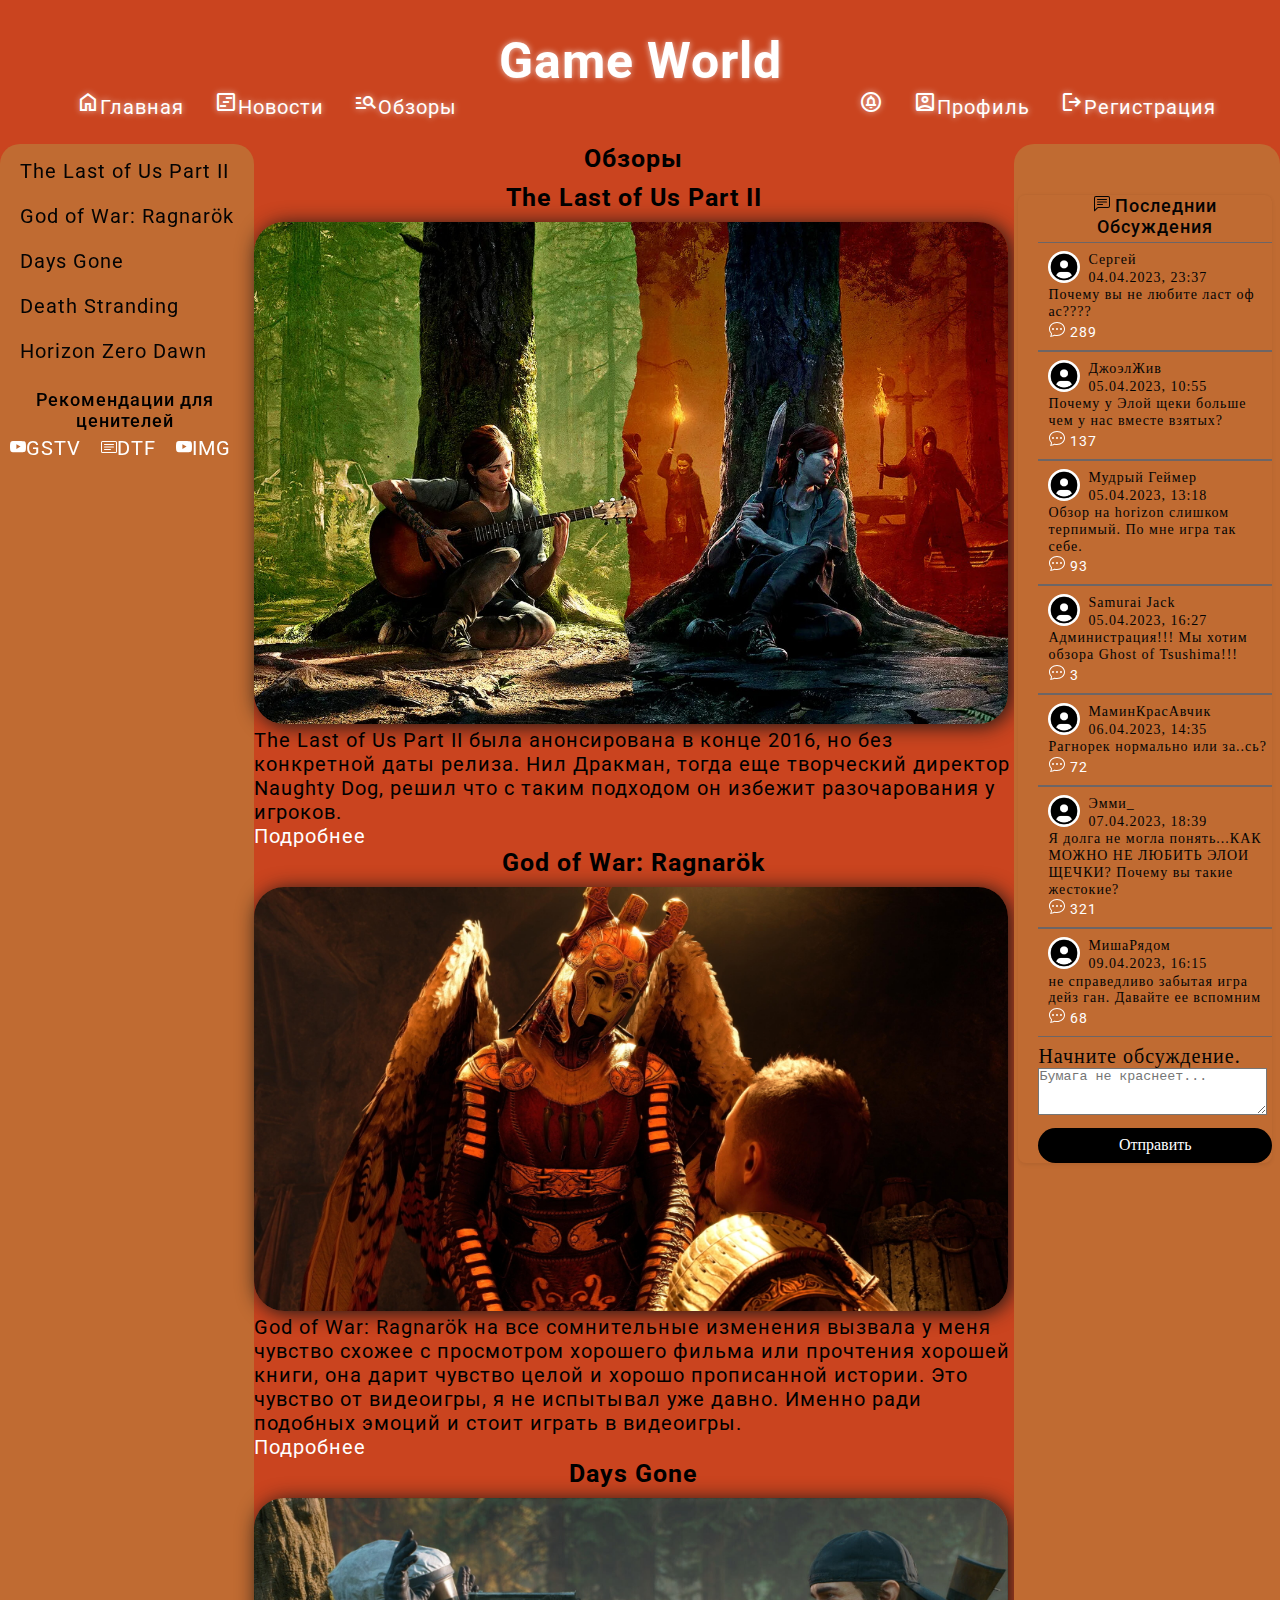
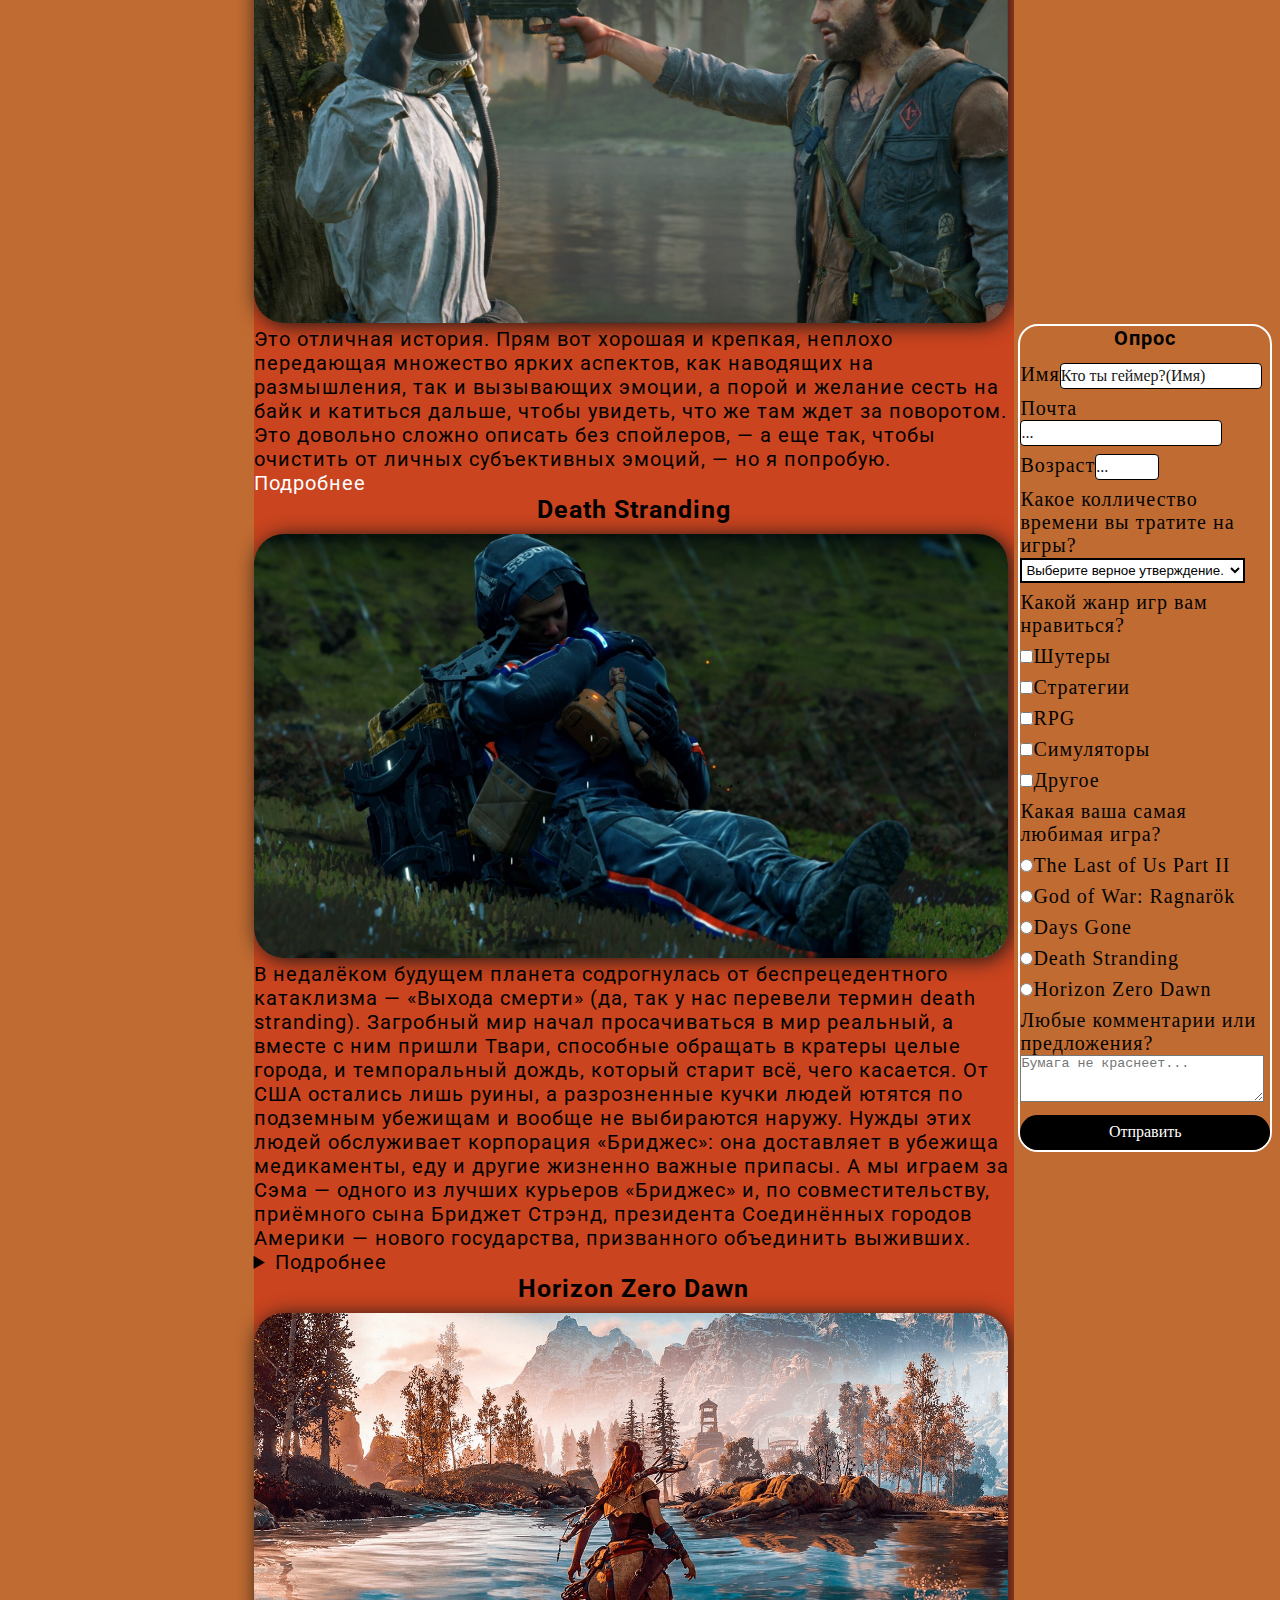
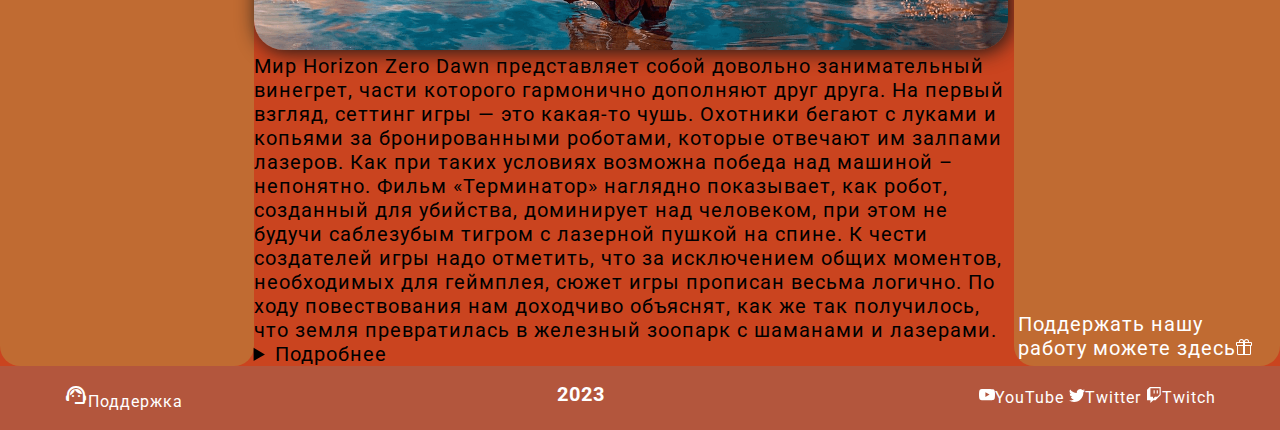
==== commit cbec8ecc: "feat: four file html" ====
--- a/index.html
+++ b/index.html
@@ -4,7 +4,7 @@
     <meta charset="UTF-8" />
     <meta http-equiv="X-UA-Compatible" content="IE=edge" />
     <meta name="viewport" content="width=device-width, initial-scale=1.0" />
-    <link href="style.css" rel="stylesheet" />
+    <link href="style/style.css" rel="stylesheet" />
     <link rel="preconnect" href="https://fonts.googleapis.com" />
     <link rel="preconnect" href="https://fonts.gstatic.com" crossorigin />
     <link
@@ -110,7 +110,7 @@
             <h2 id="part1">The Last of Us Part II</h2>
             <img
               class="lastOneImg"
-              src="last.jpg"
+              src="imgLastOfUs/last.jpg"
               alt="The Last of Us Part II"
             />
             <p>
@@ -123,7 +123,7 @@
           </section>
           <section class="GodOfWarRagnarök">
             <h2 id="part2">God of War: Ragnarök</h2>
-            <img class="lastOneImg" src="war.jpg" alt="God of War: Ragnarök" />
+            <img class="lastOneImg" src="imgGodOfWarRagnarek/war.jpg" alt="God of War: Ragnarök" />
             <p>
               God of War: Ragnarök на все сомнительные изменения вызвала у меня
               чувство схожее с просмотром хорошего фильма или прочтения хорошей
@@ -135,7 +135,7 @@
           </section>
           <section class="DaysGone">
             <h2 id="part3">Days Gone</h2>
-            <img class="lastOneImg" src="days.jpg" alt="Days Gone" />
+            <img class="lastOneImg" src="imgDaysGone/days.jpg" alt="Days Gone" />
             <p>
               Это отличная история. Прям вот хорошая и крепкая, неплохо
               передающая множество ярких аспектов, как наводящих на размышления,
@@ -144,28 +144,13 @@
               довольно сложно описать без спойлеров, — а еще так, чтобы очистить
               от личных субъективных эмоций, — но я попробую.
             </p>
-            <details>
-              <summary>Подробнее</summary>
-              <img class="lastOneImg" src="daysTwo.jpg" alt="Days Gone" />
-              <p>
-                С одной стороны, она иногда кажется немного банальной и
-                притянутой за уши, а с другой, — вся наша жизнь это как раз по
-                сути набор клишированных решений, как ты там не изворачивайся.
-                Но сюжет неплохо так накручен ответвлениями и событийными
-                событиями разных мастей. Плюс, наконец-то, мы не ищем
-                многострадальную вакцину, а пытаемся выжить и обрести смысл
-                жизни в том звездеце, в котором оказались. Конечно же всё
-                началось с вируса, который сметал всё на своем пути, люди рвали
-                друг друга на части и вот это всё. Но это осталось за кадром и в
-                воспоминаниях.
-              </p>
-            </details>
+            <a class="switch" href="days.html"><p>Подробнее</p></a>
           </section>
           <section class="DeathStranding">
             <h2 id="part4">Death Stranding</h2>
             <img
               class="lastOneImg"
-              src="deathStranding.jpg"
+              src="imgOther/deathStranding.jpg"
               alt="Death Stranding"
             />
             <p>
@@ -186,7 +171,7 @@
               <summary>Подробнее</summary>
               <img
                 class="lastOneImg"
-                src="deathStrandingTwo.jpg"
+                src="imgOther/deathStrandingTwo.jpg"
                 alt="Death Stranding"
               />
               <p>
@@ -210,7 +195,7 @@
             <h2 id="part5">Horizon Zero Dawn</h2>
             <img
               class="lastOneImg"
-              src="horizonZeroDawn.png"
+              src="imgOther/horizonZeroDawn.png"
               alt="Horizon Zero Dawn"
             />
             <p>
@@ -231,7 +216,7 @@
               <summary>Подробнее</summary>
               <img
                 class="lastOneImg"
-                src="horizonZeroDawnTwo.png"
+                src="imgOther/horizonZeroDawnTwo.png"
                 alt="Horizon Zero Dawn"/>
               <p>
                 Сам игровой мир, где нам предстоит путешествовать, поражает
--- a/style/style.css
+++ b/style/style.css
@@ -0,0 +1,582 @@
+@import url(http://fonts.googleapis.com/css?family=Lato:400,700italic);
+
+* {
+  padding: 0;
+  margin: 0;
+}
+*::before,
+*::after {
+  box-sizing: border-box;
+}
+/*Плавная прокрутка*/
+html {
+  scroll-behavior: smooth;
+}
+/* межбуквенное расстояние в тексте */
+body {
+  letter-spacing: 1px;
+}
+/* полоса прокрутки (скроллбар) */
+::-webkit-scrollbar {
+  width: 8px; /* ширина для вертикального скролла */
+  height: 5px; /* высота для горизонтального скролла */
+  background-color: #ca441f;
+}
+/* ползунок скроллбара */
+::-webkit-scrollbar-thumb {
+  background-color: #e8a87c;
+  border-radius: 5em;
+}
+::-webkit-scrollbar-thumb:hover {
+  background-color: #a56553;
+}
+.flex-container {
+  display: flex;
+  flex-direction: column;
+  min-height: 100vh;
+}
+main {
+  display: flex;
+  flex: 1;
+  background-color: #ca441f;
+}
+
+/*HEADER - ШАПКА*/
+header {
+  text-align: justify;
+  height: 5em;
+  padding: 2em 5%;
+  background: #b3563d;
+  color: #fff;
+  font-family: 'Roboto', sans-serif;
+  transition: all linear 0.5s;
+}
+header:hover {
+  background-color: #ca441f;
+  transition: 1s linear;
+}
+header::after {
+  content: "";
+  display: inline-block;
+  width: 100%;
+}
+header > div,
+header > div::before,
+header nav,
+header > div h1 {
+  display: inline-block;
+  vertical-align: middle;
+  text-align: left;
+}
+header > div {
+  height: 100%;
+}
+header > div::before {
+  content: "";
+  height: 100%;
+}
+header > div h1 {
+  font-size: 3em;
+  font-style: italic;
+}
+header nav .navigationHeader {
+  padding: 0 0.6em;
+  white-space: nowrap;
+}
+header nav a:last-child {
+  padding-right: 0;
+}
+@media screen and (max-width: 720px) {
+  header {
+    height: auto;
+  }
+  header > div,
+  header > div h1,
+  header nav {
+    height: auto;
+    width: auto;
+    display: block;
+    text-align: center;
+  }
+}
+.navigationHeader {
+  font-size: 20px;
+  color: #fff;
+  transition: all linear 0.5s;
+  text-shadow: 0px 0px 6px rgba(255, 255, 255, 0.7);
+}
+.navigationHeader:hover {
+  color: #26ad9b;
+  transition: 1s linear;
+}
+/*The end header*/
+
+ul {
+  list-style-type: none;
+}
+li {
+  font-family: 'Roboto', sans-serif;
+}
+a {
+  text-decoration: none;
+}
+.experement {
+  position: fixed;
+  width: 250px;
+}
+.navigatorAside {
+  padding: 15px 8px 6px 20px;
+  font-size: 20px;
+  color: #030303;
+  display: flex;
+  flex-direction: column-reverse;
+  justify-content: space-between;
+  transition: all linear 0.5s;
+}
+.right .navigatorAside:hover {
+  color: #f1f1f1;
+}
+details:hover {
+  color: aliceblue;
+  cursor: pointer;
+}
+@media screen and(max-width:650px) {
+  main {
+    flex-direction: column;
+  }
+  section {
+    order: -1;
+  }
+}
+aside {
+  flex: 1;
+  border-radius: 20px;
+}
+
+@keyframes shakeAside {
+  0% {
+    transform: translate(1px, 5px);
+  }
+  33% {
+    transform: translate(5px, 3px);
+  }
+  66% {
+    transform: translate(-2px, 3px);
+  }
+  100% {
+    transform: translate(4px, -2px);
+  }
+}
+section {
+  flex: 3;
+}
+
+/*IMG*/
+.lastOneImg {
+  max-width: 99.1%;
+  height: auto;
+  border-radius: 30px; /* Скругление углов изображения */
+  box-shadow: 3px 2px 20px #181717; /* Цвет и размер тени */
+  animation: imgBorderAnimation 10s infinite;
+}
+@keyframes imgBorderAnimation {
+  0%,
+  20%,
+  40%,
+  60%,
+  80%,
+  100% {
+    border: 3px solid rgb(0, 0, 0);
+  }
+  10%,
+  30%,
+  50%,
+  70%,
+  90% {
+    border: 3px solid #ca441f;
+  }
+}
+.lastOneImg:hover {
+  /* Запустите анимацию встряхивания и сделайте так, чтобы анимация длилась 0,5 секунды */
+  /* animation: shake 0.5s; */
+  cursor: pointer;
+  /* Когда анимация будет закончена, начните снова */
+  /* animation-iteration-count: 0.5s; */
+}
+.gifLast {
+  max-width: 100%;
+  height: auto;
+  border-radius: 30px;
+}
+.lastGif {
+  text-align: center;
+}
+@keyframes shake {
+  0% {
+    transform: translate(1px, 1px) rotate(0deg);
+  }
+  10% {
+    transform: translate(-1px, -2px) rotate(-1deg);
+  }
+  20% {
+    transform: translate(-3px, 0px) rotate(1deg);
+  }
+  30% {
+    transform: translate(3px, 2px) rotate(0deg);
+  }
+  40% {
+    transform: translate(1px, -1px) rotate(1deg);
+  }
+  50% {
+    transform: translate(-1px, 2px) rotate(-1deg);
+  }
+  60% {
+    transform: translate(-3px, 1px) rotate(0deg);
+  }
+  70% {
+    transform: translate(3px, 1px) rotate(-1deg);
+  }
+  80% {
+    transform: translate(-1px, -1px) rotate(1deg);
+  }
+  90% {
+    transform: translate(1px, 2px) rotate(0deg);
+  }
+  100% {
+    transform: translate(1px, -2px) rotate(-1deg);
+  }
+}
+
+/*TEXT*/
+h1 {
+  font-family: 'Roboto', sans-serif;
+  font-size: 35px;
+  text-align: center;
+}
+.titl {
+  font-family: 'Roboto', sans-serif;
+  font-size: 50px;
+  text-align: center;
+  text-shadow: 0px 0px 6px rgba(255, 255, 255, 0.7);
+  transition: all linear 0.5s;
+}
+.titl:hover {
+  animation: shake 0.5s;
+  transition: 1s linear;
+  cursor: pointer;
+}
+
+h2 {
+  font-family: 'Roboto', sans-serif;
+  font-size: 25px;
+  padding-bottom: 10px;
+  text-align: center;
+}
+h3 {
+  font-family: 'Roboto', sans-serif;
+  font-size: 20px;
+  text-align: center;
+  padding-bottom: 5px;
+}
+.chatAside {
+  font-size: 18px;
+  font-weight: 500;
+}
+
+p {
+  font-family: 'Roboto', sans-serif;
+  font-size: 20px;
+}
+summary {
+  font-family: 'Roboto', sans-serif;
+  font-size: 20px;
+}
+
+/*Side panels*/
+.right {
+  background-color: #c06b32;
+  transition: all linear 0.5s;
+}
+.right:hover {
+  background-color: #ca441f;
+  transition: 1s linear;
+}
+.recomen {
+  margin-top: 20px;
+}
+.navigationRecom {
+  color: #fff;
+  font-family: 'Roboto', sans-serif;
+  font-size: 20px;
+  transition: all linear 0.5s;
+  padding: 5px;
+  padding-left: 10px;
+}
+.navigationRecom:hover {
+  color: #440597;
+  transition: 1s linear;
+}
+
+.left {
+  padding: 50px 8px 6px 4px;
+  font-size: 20px;
+  color: #030303;
+  display: flex;
+  flex-direction: column;
+  justify-content: space-between;
+  background-color: #c06b32;
+  overflow-x: hidden;
+  height: auto;
+  transition: all linear 0.5s;
+}
+.left:hover {
+  background-color: #ca441f;
+  transition: 1s linear;
+  /* animation: shakeAside 1s; */
+}
+
+/*Survey- Опросник*/
+.survey {
+  border: 2px solid white;
+  border-radius: 20px;
+}
+.surveyContainer {
+  transition: all linear 1s;
+}
+.surveyContainer:hover {
+  transition: 1s linear;
+  background-color: #c06b32;
+  border-radius: 20px;
+}
+textarea {
+  transition: all linear 1s;
+  background-color: white;
+}
+textarea:hover {
+  transition: 1s linear;
+  background-color: rgb(197, 196, 143);
+}
+
+form {
+  margin: 0 auto;
+}
+label {
+  display: block;
+  margin: 0.5rem 0;
+}
+fieldset {
+  border: none;
+}
+#submit,
+#submitOne {
+  background-color: rgb(0, 0, 0);
+  color: white;
+  border: none;
+  border-radius: 25px;
+  height: 35px;
+  width: 100%;
+  transition: all linear 0.5s;
+}
+
+#submit:hover,
+#submitOne:hover {
+  background-color: rgb(255, 255, 255);
+  color: rgb(0, 0, 0);
+  font-size: 25px;
+  border: none;
+  border-radius: 15px;
+  height: 35px;
+  width: 100%;
+  transition: 1s linear;
+  cursor: pointer;
+}
+select {
+  width:225px;
+  height:25px;
+  background:white;
+  border: 2px solid black
+}
+textarea {
+  width: 97%;
+}
+input {
+  transition: all linear 0.5s;
+}
+input:hover {
+  background-color: #f3eb73;
+  transition: 1s linear;
+  cursor: pointer;
+}
+
+input::placeholder {
+  color: #000000;
+  opacity: 0.9;
+}
+input {
+  font-family: inherit;
+  font-size: 1rem;
+  font-weight: 400;
+  line-height: 1.5;
+  color: #000000;
+  border: 1px solid #000000;
+  border-radius: 0.25rem;
+}
+/*Конец-The end-Survey- Опросник*/
+
+/*Sections*/
+
+/*Chat*/
+.comment {
+  position: relative;
+  border-top: 1px solid rgba(0, 0, 0, 0.03);
+  -webkit-box-shadow: 0 0.125rem 0.25rem rgba(0, 0, 0, 0.075);
+  box-shadow: 0 0.125rem 0.25rem rgba(0, 0, 0, 0.075);
+  border-radius: 0.5rem;
+  overflow: hidden;
+  padding-left: 20px;
+}
+.card-row {
+  display: block;
+  font-size: 0.875rem;
+  padding-top: 0.5rem;
+  padding-bottom: 0.5rem;
+  padding-left: 10px;
+  line-height: 1.3;
+  overflow: hidden;
+  transition: all linear 0.5s;
+  border-top: 1px solid #6d6565;
+  border-bottom: 1px solid #6d6565;
+}
+.card-row:hover {
+  border: 1px solid rgb(253, 253, 253);
+  background-color: #c06b32;
+  color: black;
+  border-radius: 10px;
+  transition: 1s linear;
+  cursor: pointer;
+  font-size: 0.95rem;
+}
+.author {
+  display: -webkit-box;
+  display: -ms-flexbox;
+  display: flex;
+  gap: 0.5rem;
+}
+.author-photo {
+  height: 2rem;
+  width: 2rem;
+  border-radius: 100%;
+}
+.card-row-footer {
+  font-size: 0.875rem;
+  line-height: 1.2;
+  -webkit-box-pack: justify;
+  -ms-flex-pack: justify;
+  justify-content: space-between;
+  gap: 1rem;
+}
+.card-comments .icon {
+  width: 1.125rem;
+  height: 1rem;
+}
+/*Footer*/
+footer {
+  height: 2em;
+  padding: 1em 5%;
+  color: #fff;
+  background-color: #b3563d;
+  transition: all linear 0.5s;
+  font-family: 'Roboto', sans-serif;
+}
+footer:hover {
+  background-color: #ca441f;
+  transition: 1s linear;
+}
+.navigationFooter {
+  color: #fff;
+}
+.navigationFooter:hover {
+  color: #41b3a3;
+  transition: 1s linear;
+}
+.footer {
+  display: flex;
+  justify-content: space-between;
+  align-items: center;
+}
+
+/*switch*/
+.switch {
+  color: #fff;
+  font-family: 'Roboto', sans-serif;
+  transition: all linear 0.5s;
+  cursor: pointer;
+}
+.switch:hover {
+  color: #5c1ab3;
+  transition: 1s linear;
+}
+
+/*My Form - Регистрация*/
+
+/* Всплывающая форма-скрыта по умолчанию */
+.form-popup {
+  display: none;
+  transform: translate(250px, 0px);
+  position: fixed;
+}
+
+/* Добавить стили для контейнера формы */
+.form-container {
+  max-width: 300px;
+  padding: 8px;
+  background-color: #9ebdb8;
+  transition: all linear 0.5s;
+  border-radius: 20px;
+}
+.form-container:hover {
+  background-color: #81bcb4;
+  transition: 1s linear;
+}
+
+/* Поля ввода полной ширины */
+.form-container input[type="text"],
+.form-container input[type="password"] {
+  width: 90%;
+  padding: 10px;
+  margin: 5px 0 22px 0;
+  border: none;
+  background: #F5F5DC;
+  border-radius: 20px;
+}
+
+/* Когда входы получают фокус, сделайте что-нибудь */
+.form-container input[type="text"]:focus,
+.form-container input[type="password"]:focus {
+  background-color: #ddd;
+  outline: none;
+}
+
+/* Установите стиль для кнопки отправить/войти */
+.form-container .btn {
+  background-color: #4caf50;
+  color: white;
+  padding: 16px 20px;
+  border: none;
+  cursor: pointer;
+  width: 100%;
+  margin-bottom: 10px;
+  opacity: 0.8;
+  border-radius: 20px;
+}
+
+/* Добавить красный цвет фона для кнопки "Отмена" */
+.form-container .cancel {
+  background-color: rgb(192, 66, 66);
+}
+
+/* Добавить некоторые эффекты наведения на кнопки */
+.form-container .btn:hover,
+.open-button:hover {
+  opacity: 1;
+}
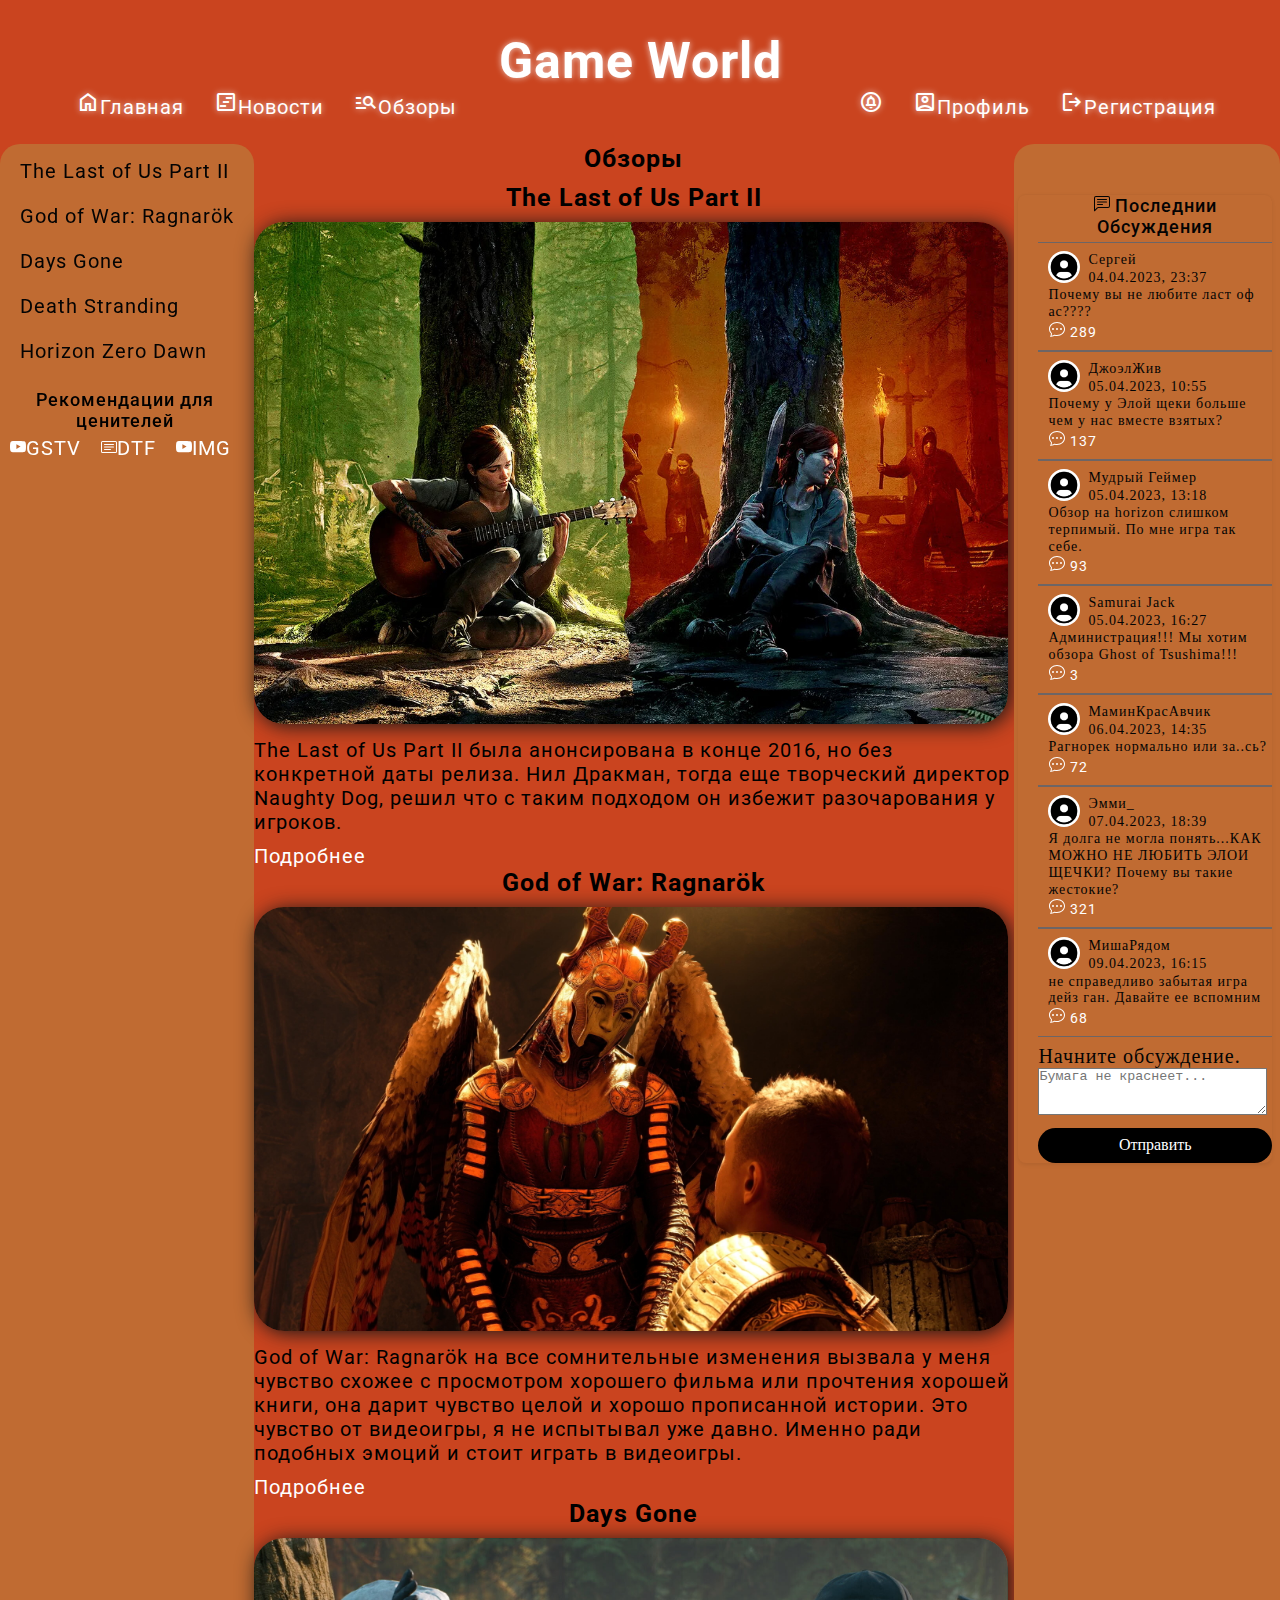
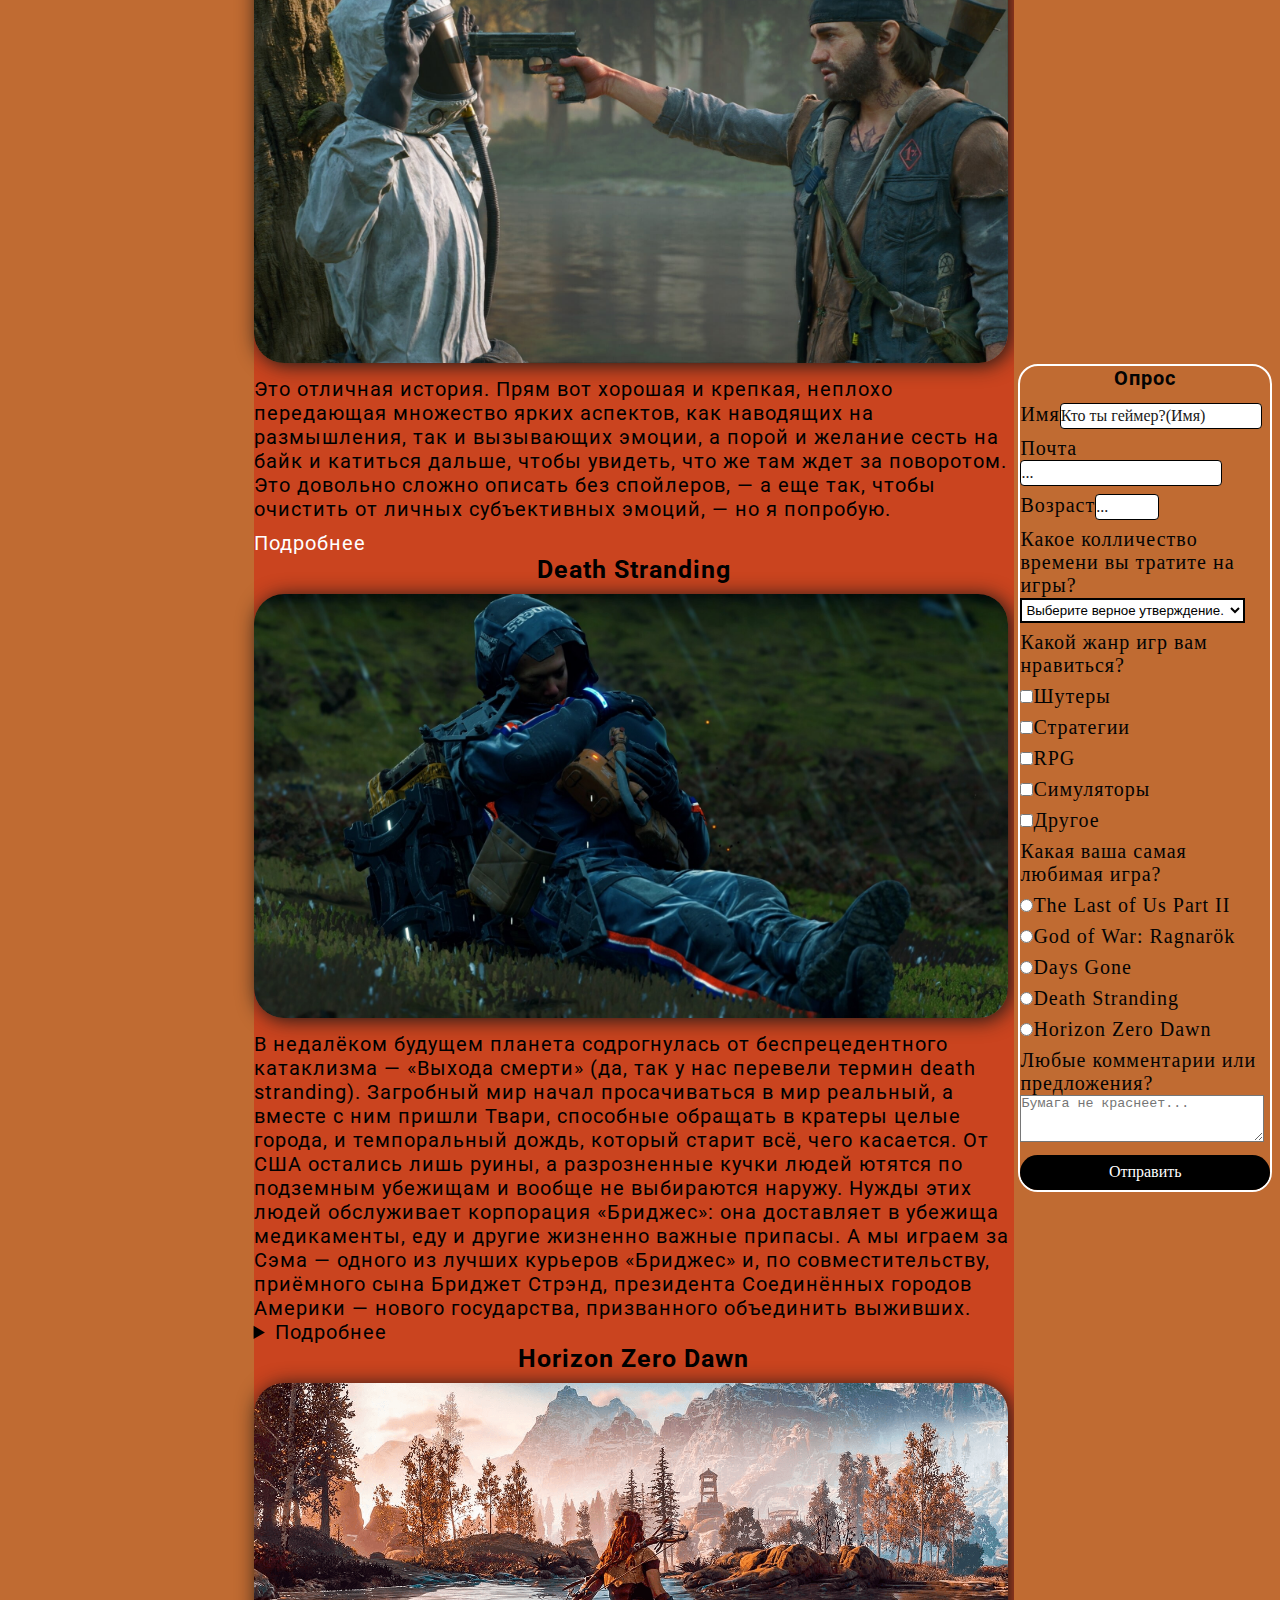
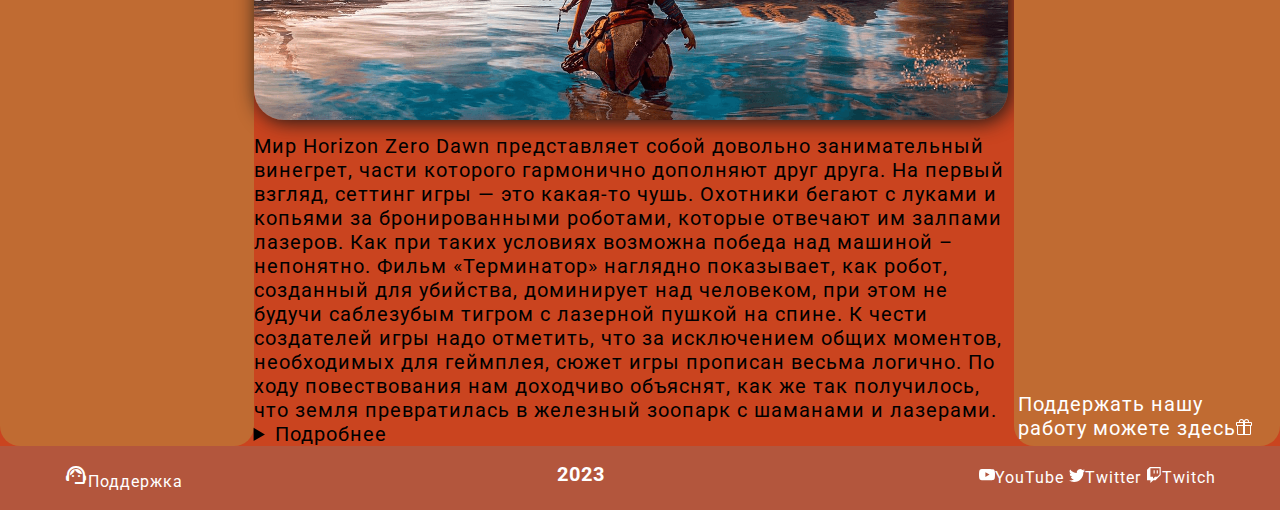
==== commit 1f802fe7: "feat:add file html news" ====
--- a/index.html
+++ b/index.html
@@ -23,7 +23,7 @@
           <a class="navigationHeader" href="#">
             <span class="material-symbols-outlined">home</span>Главная
           </a>
-          <a class="navigationHeader" href="#">
+          <a class="navigationHeader" href="news.html">
             <span class="material-symbols-outlined">view_timeline</span>Новости
           </a>
           <a class="navigationHeader" href="#">
--- a/style/style.css
+++ b/style/style.css
@@ -286,6 +286,7 @@
 p {
   font-family: 'Roboto', sans-serif;
   font-size: 20px;
+  padding-top: 10px;
 }
 summary {
   font-family: 'Roboto', sans-serif;
